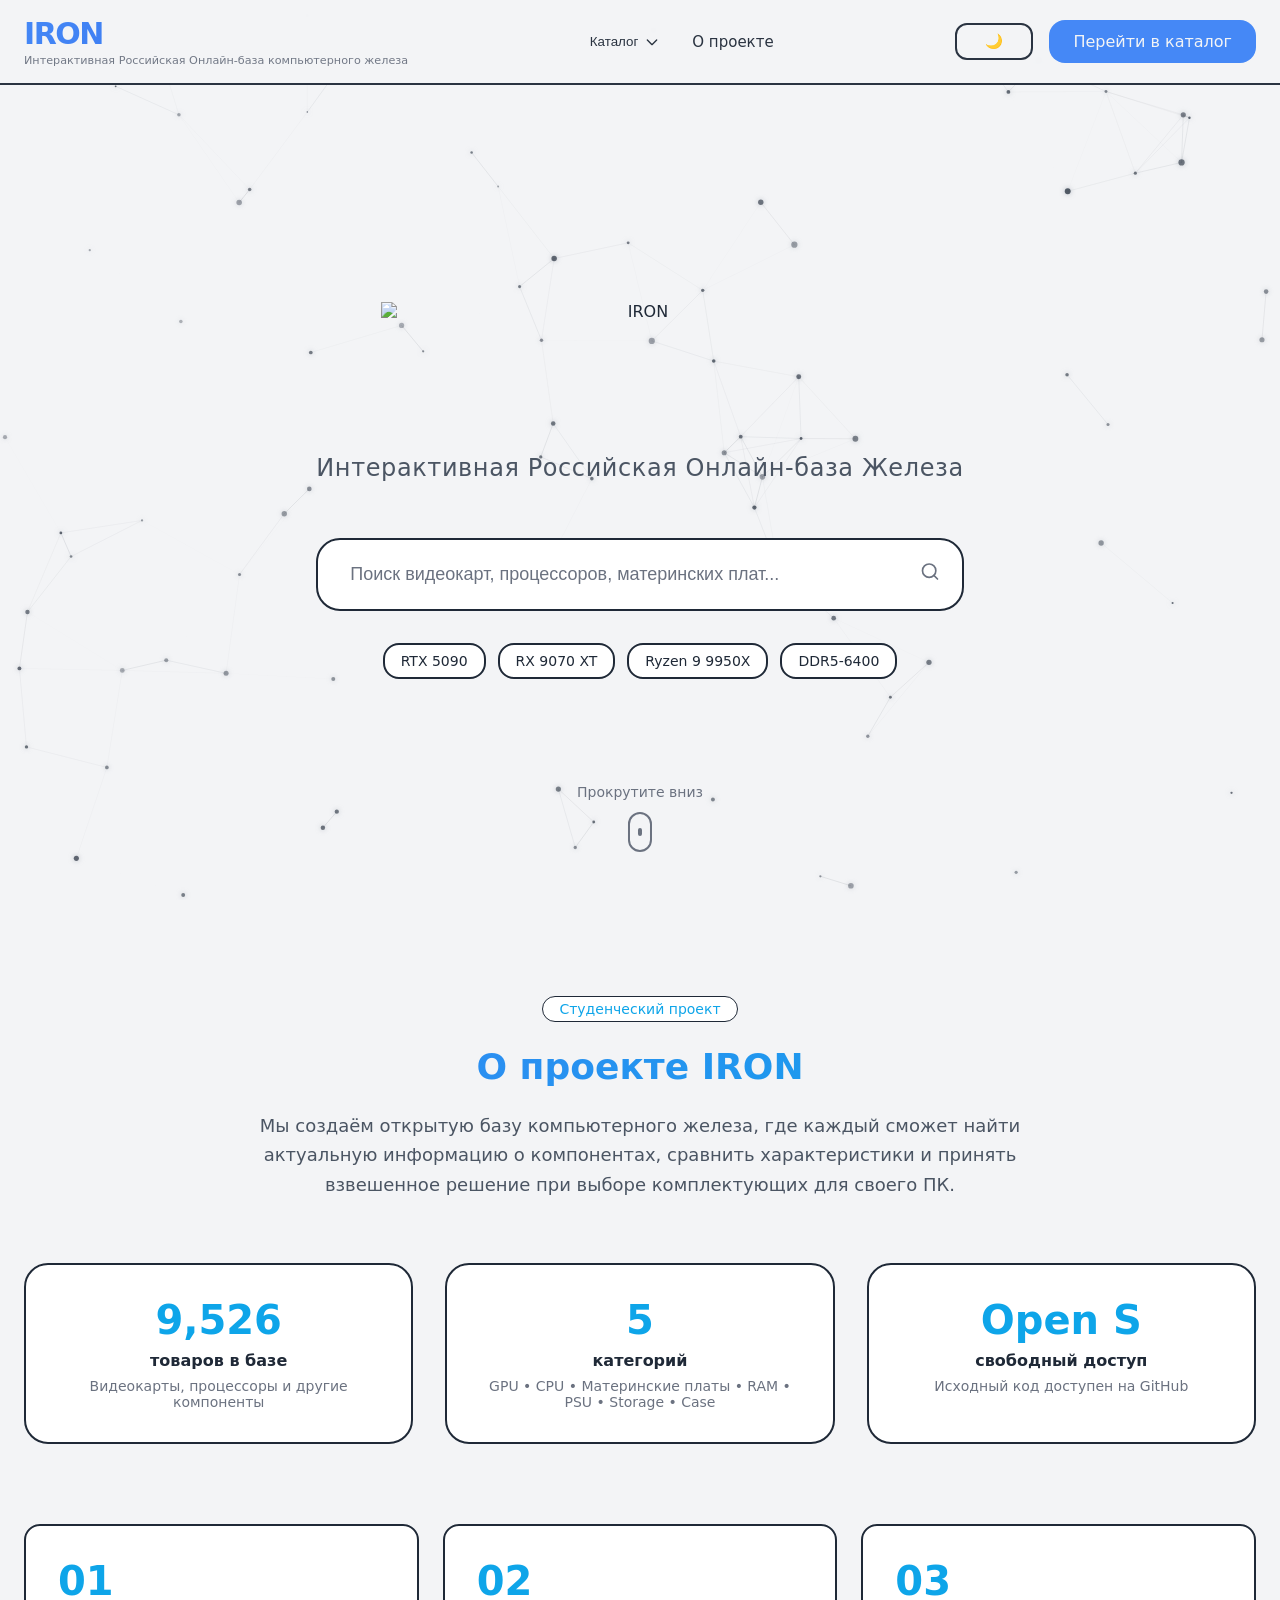
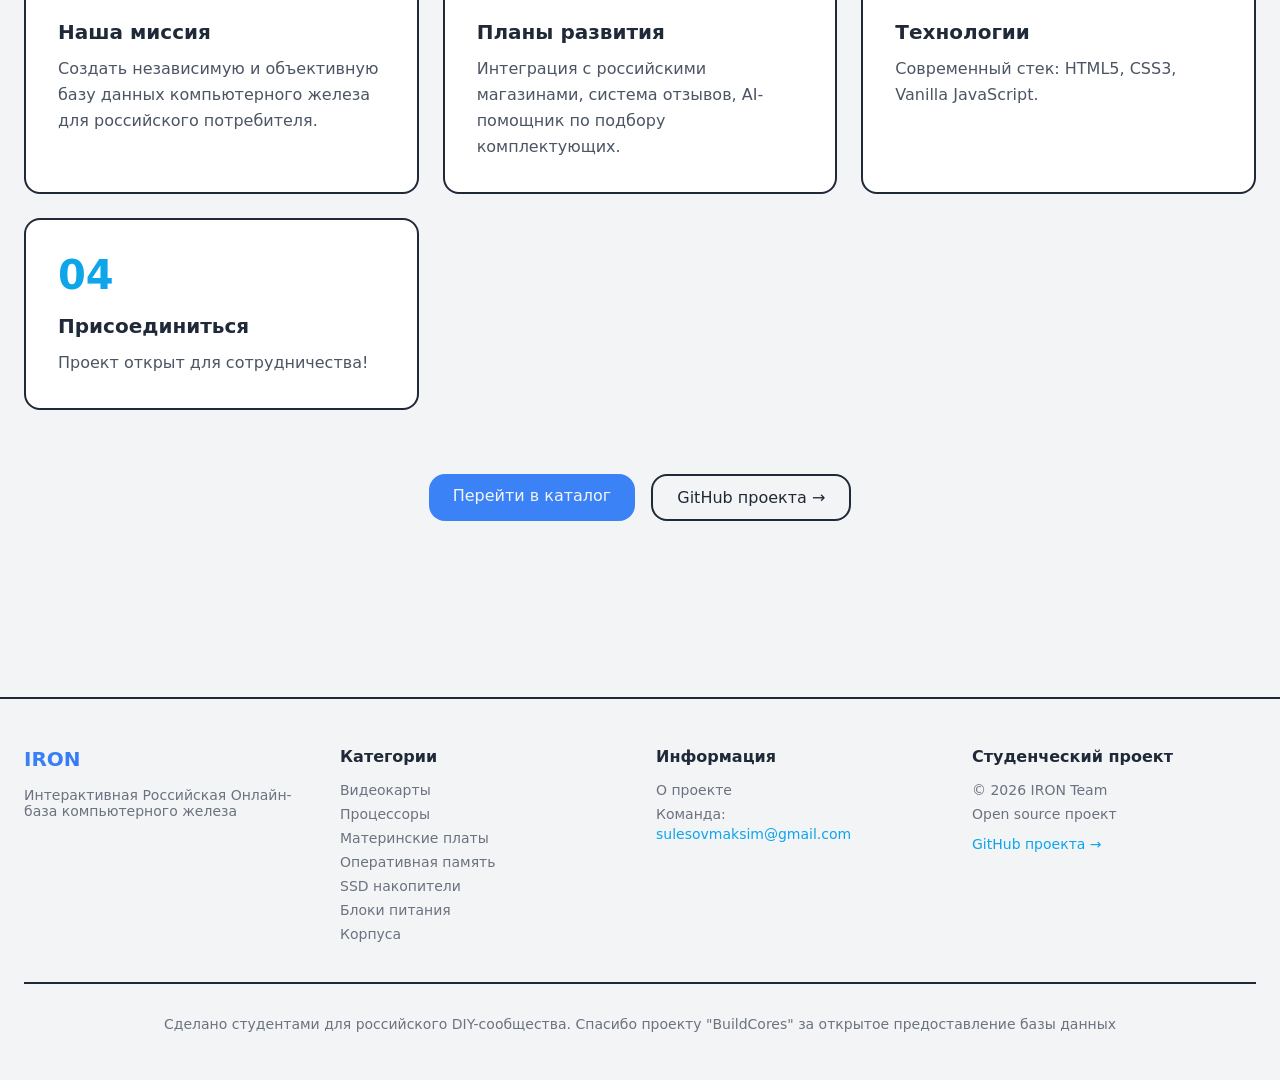
==== index.html @ 852390d3 "START/final" ====
<!DOCTYPE html>
<html lang="ru">
<head>
  <meta charset="UTF-8">
  <meta name="viewport" content="width=device-width, initial-scale=1.0">
  <title>IRON — Интерактивная база компьютерного железа</title>
  <link rel="stylesheet" href="main.css">
<style>
  /* Убираем стандартный outline у инпута */
  .search-input:focus {
    outline: none;
    border-color: var(--accent-iron);
    box-shadow: 0 0 0 2px var(--shadow-color);
  }

  /* Весь hero-section получает высокий z-index */
  .hero-section {
    position: relative;
    z-index: 100;
  }

  .search-wrapper {
    position: relative;
    max-width: 42rem;
    margin: 0 auto;
    z-index: 1000;
  }

  .search-container {
    position: relative;
    z-index: 1001;
  }

  /* Результаты поиска - максимальный z-index и выше hero-section */
  .search-results-dropdown {
    position: absolute;
    top: calc(100% + 8px);
    left: 0;
    right: 0;
    background: var(--bg-secondary);
    border: var(--border-width) solid var(--border-color);
    border-radius: 1rem;
    max-height: 400px;
    overflow-y: auto;
    z-index: 10000;
    box-shadow: 0 20px 40px rgba(0, 0, 0, 0.3);
    display: none;
  }

  .search-results-dropdown.show {
    display: block;
  }

  .search-result-item {
    display: flex;
    align-items: center;
    justify-content: space-between;
    padding: 0.75rem 1.25rem;
    cursor: pointer;
    transition: all 0.2s;
    border-bottom: 1px solid var(--border-color);
  }

  .search-result-item:last-child {
    border-bottom: none;
  }

  .search-result-item:hover {
    background: var(--bg-surface);
  }

  .search-result-info {
    flex: 1;
    min-width: 0;
  }

  .search-result-name {
    font-size: 0.95rem;
    font-weight: 500;
    color: var(--text-primary);
    white-space: nowrap;
    overflow: hidden;
    text-overflow: ellipsis;
  }

  .search-result-category {
    font-size: 0.78rem;
    color: var(--text-muted);
    margin-top: 0.1rem;
  }

  .search-result-badge {
    background: var(--accent-cyan);
    color: var(--bg-primary);
    padding: 0.2rem 0.7rem;
    border-radius: 9999px;
    font-size: 0.73rem;
    font-weight: 600;
    flex-shrink: 0;
    margin-left: 0.75rem;
  }

  .search-loading {
    padding: 1.25rem;
    text-align: center;
    color: var(--text-muted);
    font-size: 0.9rem;
  }

  /* Стиль для предложения добавить товар */
  .suggest-add-item {
    padding: 1rem 1.25rem;
    text-align: center;
    border-top: 1px solid var(--border-color);
    background: var(--bg-surface);
    cursor: pointer;
    transition: all 0.2s;
  }
  .suggest-add-item:hover {
    background: var(--bg-secondary);
  }
  .suggest-add-item p {
    margin-bottom: 0.3rem;
  }
  .suggest-add-item .suggest-link {
    color: var(--accent-cyan);
    font-weight: 500;
    text-decoration: none;
  }
  .suggest-add-item .suggest-link:hover {
    text-decoration: underline;
  }

  /* Убираем смайлик лупы, используем SVG */
  .search-icon {
    position: absolute;
    right: 1.5rem;
    top: 50%;
    transform: translateY(-50%);
    color: var(--text-muted);
    pointer-events: none;
  }

  .search-icon svg {
    width: 20px;
    height: 20px;
    stroke: currentColor;
    stroke-width: 2;
    fill: none;
  }

  /* Логотипы - исправляем отображение в тёмной теме */
  .logo-wrapper {
    position: relative;
    min-height: 120px;
  }

  .iron-logo {
    max-width: 80%;
    height: auto;
    margin: 0 auto;
    transition: opacity 0.3s ease;
  }

  .iron-logo-dark {
    display: block;
  }

  .iron-logo-light {
    display: block;
  }

  :root.light .iron-logo-dark {
    display: none;
  }

  :root.light .iron-logo-light {
    display: block;
  }

  :root:not(.light) .iron-logo-dark {
    display: block;
  }

  :root:not(.light) .iron-logo-light {
    display: none;
  }

  .fallback-logo {
    display: none;
  }

  .fallback-title {
    font-size: 4.5rem;
    font-weight: 900;
    letter-spacing: -0.25rem;
  }

  /* Секция "О проекте" - ниже по слою, чтобы не перекрывать поиск */
  .about-section {
    position: relative;
    z-index: 1;
    background: var(--bg-primary);
  }

  /* Плавная прокрутка для якоря */
  html {
    scroll-behavior: smooth;
  }

  /* Анимация для статистических карточек - начальное состояние скрыто */
  .stat-card {
    transition: all 0.3s cubic-bezier(0.4, 0, 0.2, 1);
    overflow: hidden;
    opacity: 0;
    transform: translateY(30px);
  }

  .stat-card.animated {
    opacity: 1;
    transform: translateY(0);
    transition: opacity 0.6s ease, transform 0.6s ease;
  }

  .stat-number {
    font-size: 2.5rem;
    font-weight: bold;
    color: var(--accent-cyan);
    margin-bottom: 0.5rem;
    display: inline-block;
    position: relative;
  }

  /* Анимация появления цифр */
  @keyframes countUp {
    0% {
      opacity: 0;
      transform: translateY(20px);
    }
    100% {
      opacity: 1;
      transform: translateY(0);
    }
  }

  /* Эффект пульсации при наведении */
  .stat-card:hover .stat-number {
    animation: pulse 0.5s ease;
  }

  @keyframes pulse {
    0% {
      transform: scale(1);
    }
    50% {
      transform: scale(1.05);
    }
    100% {
      transform: scale(1);
    }
  }

  /* Дополнительные стили для карточек */
  .stat-card {
    position: relative;
    cursor: default;
  }

  .stat-card::after {
    content: '';
    position: absolute;
    bottom: 0;
    left: 50%;
    width: 0;
    height: 2px;
    background: var(--accent-cyan);
    transition: all 0.3s ease;
    transform: translateX(-50%);
  }

  .stat-card:hover::after {
    width: 60%;
  }

  /* Анимация для карточек миссии */
  .card {
    opacity: 0;
    transform: translateY(30px);
    transition: opacity 0.6s ease, transform 0.6s ease;
  }

  .card.animated {
    opacity: 1;
    transform: translateY(0);
  }

  /* Задержки для карточек */
  .card:nth-child(1) { transition-delay: 0.1s; }
  .card:nth-child(2) { transition-delay: 0.2s; }
  .card:nth-child(3) { transition-delay: 0.3s; }
  .card:nth-child(4) { transition-delay: 0.4s; }
</style>
</head>
<body>

  <div id="header-container"></div>
  <canvas id="canvas" class="hero-bg"></canvas>

  <section class="hero-section">
    <div class="hero-container">
      
      <div class="logo-wrapper">
        <img id="logo-dark" 
             src="https://wmsocaoixfhcicczgklb.supabase.co/storage/v1/object/public/image/LOGO.png" 
             alt="IRON" 
             class="iron-logo iron-logo-dark">
        
        <img id="logo-light" 
             src="https://wmsocaoixfhcicczgklb.supabase.co/storage/v1/object/public/image/LOGO2.png" 
             alt="IRON" 
             class="iron-logo iron-logo-light">
        
        <div id="fallback-logo" class="fallback-logo" style="display: none;">
          <h1 class="fallback-title"><span class="iron-text">IRON</span></h1>
        </div>
      </div>

      <p class="hero-slogan">Интерактивная Российская Онлайн-база Железа</p>

      <!-- Поиск с выпадающим списком -->
      <div class="search-wrapper">
        <div class="search-container">
          <input 
            id="search-input" 
            type="text" 
            placeholder="Поиск видеокарт, процессоров, материнских плат..." 
            class="search-input"
            autocomplete="off">
          <div class="search-icon">
            <svg viewBox="0 0 24 24" fill="none" stroke="currentColor" stroke-width="2" stroke-linecap="round" stroke-linejoin="round">
              <circle cx="11" cy="11" r="8"></circle>
              <line x1="21" y1="21" x2="16.65" y2="16.65"></line>
            </svg>
          </div>
        </div>
        
        <div id="search-results" class="search-results-dropdown"></div>

        <div class="search-tags">
          <span class="search-tag" data-query="RTX 5090">RTX 5090</span>
          <span class="search-tag" data-query="RX 9070 XT">RX 9070 XT</span>
          <span class="search-tag" data-query="Ryzen 9 9950X">Ryzen 9 9950X</span>
          <span class="search-tag" data-query="DDR5-6400">DDR5-6400</span>
        </div>
      </div>
    </div>

    <div class="scroll-hint">
      <span>Прокрутите вниз</span>
      <div class="scroll-hint-icon">
        <div class="scroll-hint-dot"></div>
      </div>
    </div>
  </section>

  <!-- О проекте - добавлен id="about-project" для якоря -->
  <section class="about-section" id="about-project">
    <div class="about-container">
      <div class="about-header">
        <div class="about-badge">Студенческий проект</div>
        <h2 class="about-title">О проекте IRON</h2>
        <p class="about-description">
          Мы создаём открытую базу компьютерного железа, где каждый сможет 
          найти актуальную информацию о компонентах, сравнить характеристики 
          и принять взвешенное решение при выборе комплектующих для своего ПК.
        </p>
      </div>

      <div class="stats-grid">
        <div class="stat-card">
          <div class="stat-number" id="total-products-count">0</div>
          <div class="stat-label">товаров в базе</div>
          <div class="stat-desc">Видеокарты, процессоры и другие компоненты</div>
        </div>
        <div class="stat-card">
          <div class="stat-number" id="categories-count">0</div>
          <div class="stat-label">категорий</div>
          <div class="stat-desc">GPU • CPU • Материнские платы • RAM • PSU • Storage • Case</div>
        </div>
        <div class="stat-card">
          <div class="stat-number" id="open-source-count">0</div>
          <div class="stat-label">свободный доступ</div>
          <div class="stat-desc">Исходный код доступен на GitHub</div>
        </div>
      </div>

      <div class="cards-grid">
        <div class="card">
          <div class="card-number">01</div>
          <h3 class="card-title">Наша миссия</h3>
          <p class="card-text">Создать независимую и объективную базу данных компьютерного железа для российского потребителя.</p>
        </div>
        <div class="card">
          <div class="card-number">02</div>
          <h3 class="card-title">Планы развития</h3>
          <p class="card-text">Интеграция с российскими магазинами, система отзывов, AI-помощник по подбору комплектующих.</p>
        </div>
        <div class="card">
          <div class="card-number">03</div>
          <h3 class="card-title">Технологии</h3>
          <p class="card-text">Современный стек: HTML5, CSS3, Vanilla JavaScript.</p>
        </div>
        <div class="card">
          <div class="card-number">04</div>
          <h3 class="card-title">Присоединиться</h3>
          <p class="card-text">Проект открыт для сотрудничества!</p>
        </div>
      </div>

      <div class="about-actions">
        <a href="catalog.html" class="btn-primary">Перейти в каталог</a>
        <a href="https://github.com/NETER228/IRON" target="_blank" class="btn-secondary">GitHub проекта →</a>
      </div>
    </div>
  </section>

  <div id="footer-container"></div>

  <script src="components.js"></script>
  <script src="particles.js"></script>

  <script>
    // ==================== ПЕРЕМЕННЫЕ ====================
    let allSearchData = [];
    let isSearchDataLoaded = false;
    let lastQuery = '';
    let totalProductsCount = 0;
    let animationStarted = false;

    // ==================== ФУНКЦИИ АНИМАЦИИ ====================
    function startAnimations() {
      if (animationStarted) return;
      animationStarted = true;
      
      // Анимируем статистические карточки
      const statCards = document.querySelectorAll('.stat-card');
      statCards.forEach(card => {
        card.classList.add('animated');
      });
      
      // Анимируем карточки миссии
      const missionCards = document.querySelectorAll('.card');
      missionCards.forEach(card => {
        card.classList.add('animated');
      });
      
      // Запускаем счетчики ТОЛЬКО ПОСЛЕ того как данные загружены
      if (totalProductsCount > 0) {
        animateNumber(document.getElementById('total-products-count'), 0, totalProductsCount, 1000);
      }
      
      // Анимация для категорий (всегда 7)
      const categoriesElement = document.getElementById('categories-count');
      if (categoriesElement) {
        animateSeven(categoriesElement);
      }
      
      // Анимация для Open Source
      const openSourceElement = document.getElementById('open-source-count');
      if (openSourceElement) {
        animateOpenSource(openSourceElement);
      }
    }

    function animateNumber(element, start, end, duration) {
      if (!element) return;
      const startTime = performance.now();
      
      function update(currentTime) {
        const elapsed = currentTime - startTime;
        const progress = Math.min(elapsed / duration, 1);
        const current = Math.floor(start + (end - start) * easeOutQuad(progress));
        element.textContent = current.toLocaleString();
        
        if (progress < 1) {
          requestAnimationFrame(update);
        }
      }
      
      requestAnimationFrame(update);
    }
    
    function easeOutQuad(t) {
      return t * (2 - t);
    }
    
    function animateSeven(element) {
      if (!element) return;
      const chars = ['0', '1', '2', '3', '4', '5', '6', '7'];
      let index = 0;
      
      const interval = setInterval(() => {
        element.textContent = chars[index % chars.length];
        index++;
        if (index > chars.length) {
          clearInterval(interval);
          element.textContent = '7';
        }
      }, 80);
    }
    
    function animateOpenSource(element) {
      if (!element) return;
      const text = 'Open Source';
      let index = 0;
      element.textContent = '';
      
      const interval = setInterval(() => {
        element.textContent = text.substring(0, index + 1);
        index++;
        if (index === text.length) {
          clearInterval(interval);
        }
      }, 80);
    }

    // ==================== ФУНКЦИЯ ДЛЯ ПЕРЕХОДА В КАТАЛОГ ====================
    function goToCatalogWithSuggest() {
      window.location.href = 'catalog.html?highlight=suggest';
    }

    // ==================== ЗАГРУЗКА ДАННЫХ ====================
    async function loadAllSearchData() {
      if (isSearchDataLoaded) return;

      console.log("Загружаем данные для поиска из всех категорий...");

      const files = [
        { file: "all GPU.json",       category: "gpu",   name: "Видеокарта", dataKey: "gpus" },
        { file: "all CPU.json",       category: "cpu",   name: "Процессор", dataKey: "cpus" },
        { file: "all Motherboard.json", category: "motherboard", name: "Материнская плата", dataKey: "motherboards" },
        { file: "all RAM.json",       category: "ram",   name: "Оперативная память", dataKey: "rams" },
        { file: "all Storage.json",   category: "storage", name: "SSD накопитель", dataKey: "storages" },
        { file: "all PSU.json",       category: "psu",   name: "Блок питания", dataKey: "psus" },
        { file: "all Case.json",      category: "case",  name: "Корпус", dataKey: "cases" }
      ];

      for (const item of files) {
        try {
          const response = await fetch(item.file);
          if (!response.ok) {
            console.warn(`Файл ${item.file} не найден (${response.status})`);
            continue;
          }

          const data = await response.json();
          let items = [];

          if (item.dataKey && data[item.dataKey]) {
            items = data[item.dataKey];
          } else if (Array.isArray(data)) {
            items = data;
          }

          items.forEach(product => {
            let name = product.metadata?.name || product.name || product.chipset || product.series || "Без названия";
            
            allSearchData.push({
              id: product.opendb_id || product.id || "unknown",
              name: name,
              category: item.category,
              categoryName: item.name
            });
          });

          totalProductsCount += items.length;
          console.log(`Загружено ${items.length} товаров из ${item.file}`);

        } catch (error) {
          console.warn(`Не удалось загрузить ${item.file}:`, error.message);
        }
      }

      console.log(`Всего загружено ${allSearchData.length} товаров для поиска`);
      console.log(`Всего товаров в базе: ${totalProductsCount}`);
      
      // Обновляем отображение количества товаров (без анимации, просто число)
      const totalElement = document.getElementById('total-products-count');
      if (totalElement) {
        totalElement.textContent = totalProductsCount.toLocaleString();
      }
      
      isSearchDataLoaded = true;
      
      // Если анимация уже запущена - запускаем счетчики
      if (animationStarted && totalProductsCount > 0) {
        animateNumber(document.getElementById('total-products-count'), 0, totalProductsCount, 1000);
      }
      
      if (lastQuery && lastQuery.length >= 2) {
        renderSearchResults(searchProducts(lastQuery), lastQuery);
      }
    }

    function searchProducts(query) {
      if (!query || query.length < 2) return [];
      const q = query.toLowerCase().trim();
      
      return allSearchData
        .filter(item => item.name.toLowerCase().includes(q))
        .slice(0, 8);
    }

    function renderSearchResults(results, searchQuery) {
      const container = document.getElementById('search-results');
      if (!container) return;

      if (results.length === 0) {
        container.innerHTML = `
          <div class="search-loading">Ничего не найдено по запросу "${escapeHtml(searchQuery)}"</div>
          <div class="suggest-add-item" onclick="goToCatalogWithSuggest()">
            <p>Возможно, данный товар ещё не добавлен в нашу базу данных.</p>
            <p>Вы можете <span class="suggest-link">предложить его в каталоге</span> или найти вручную.</p>
          </div>
        `;
        container.classList.add('show');
        return;
      }

      let html = '';
      results.forEach(item => {
        const safeName = escapeHtml(item.name);
        const safeCategory = escapeHtml(item.categoryName);
        html += `
          <div class="search-result-item" onclick="goToProduct('${item.category}', '${item.id}')">
            <div class="search-result-info">
              <div class="search-result-name">${safeName}</div>
              <div class="search-result-category">${safeCategory}</div>
            </div>
            <div class="search-result-badge">${safeCategory}</div>
          </div>
        `;
      });
      
      html += `
        <div class="suggest-add-item" onclick="goToCatalogWithSuggest()">
          <p>Не нашли нужный товар?</p>
          <p><span class="suggest-link">Предложить комплектующие в каталоге →</span></p>
        </div>
      `;

      container.innerHTML = html;
      container.classList.add('show');
    }

    window.goToProduct = function(category, id) {
      window.location.href = `product.html?category=${category}&id=${id}`;
    };

    function updateSearchResults() {
      const input = document.getElementById('search-input');
      if (!input) return;
      
      const query = input.value.trim();
      lastQuery = query;
      
      if (query.length < 2) {
        document.getElementById('search-results').classList.remove('show');
        return;
      }

      if (!isSearchDataLoaded) {
        const container = document.getElementById('search-results');
        if (container) {
          container.innerHTML = `<div class="search-loading">Загрузка базы данных...</div>`;
          container.classList.add('show');
        }
        loadAllSearchData().then(() => {
          renderSearchResults(searchProducts(query), query);
        });
      } else {
        renderSearchResults(searchProducts(query), query);
      }
    }

    function handleSearchInput(e) {
      updateSearchResults();
    }

    function quickSearch(query) {
      const input = document.getElementById('search-input');
      if (input) {
        input.value = query;
        input.focus();
        lastQuery = query;
        updateSearchResults();
      }
    }

    function closeSearchResults(e) {
      const wrapper = document.querySelector('.search-wrapper');
      const input = document.getElementById('search-input');
      if (wrapper && !wrapper.contains(e.target)) {
        if (document.activeElement !== input) {
          document.getElementById('search-results').classList.remove('show');
        }
      }
    }

    function escapeHtml(text) {
      if (!text) return '';
      const div = document.createElement('div');
      div.textContent = text;
      return div.innerHTML;
    }

    // ==================== ЛОГОТИПЫ И ТЕМА ====================
    function updateLogos() {
      const isLight = document.documentElement.classList.contains('light');
      const darkLogo = document.getElementById('logo-dark');
      const lightLogo = document.getElementById('logo-light');
      const fallback = document.getElementById('fallback-logo');
      
      if (darkLogo && lightLogo) {
        if (isLight) {
          darkLogo.style.display = 'none';
          lightLogo.style.display = 'block';
        } else {
          darkLogo.style.display = 'block';
          lightLogo.style.display = 'none';
        }
      }
    }

    function initTheme() {
      const savedTheme = localStorage.getItem('iron-theme');
      const systemTheme = window.matchMedia('(prefers-color-scheme: dark)').matches ? 'dark' : 'light';
      const targetTheme = savedTheme || systemTheme;
      
      if (targetTheme === 'light') {
        document.documentElement.classList.add('light');
      } else {
        document.documentElement.classList.remove('light');
      }
      
      localStorage.setItem('iron-theme', targetTheme);
      updateLogos();
      
      if (window.updateThemeButton) window.updateThemeButton();
      if (window.refreshBackground) setTimeout(() => window.refreshBackground(), 50);
      if (window.initParticles) setTimeout(() => window.initParticles(), 100);
    }

    // Наблюдатель за изменением темы
    if (!window.themeObserver) {
      window.themeObserver = new MutationObserver(() => {
        updateLogos();
      });
      window.themeObserver.observe(document.documentElement, { attributes: true, attributeFilter: ['class'] });
    }

    // ==================== ОТСЛЕЖИВАНИЕ ПРОКРУТКИ ====================
    function checkScrollForAnimation() {
      const aboutSection = document.getElementById('about-project');
      if (aboutSection && !animationStarted) {
        const rect = aboutSection.getBoundingClientRect();
        const windowHeight = window.innerHeight;
        
        if (rect.top < windowHeight - 100) {
          // Данные уже загружены? Если нет - ждём
          if (isSearchDataLoaded) {
            startAnimations();
          } else {
            // Ждём загрузки данных
            const checkDataInterval = setInterval(() => {
              if (isSearchDataLoaded) {
                clearInterval(checkDataInterval);
                startAnimations();
              }
            }, 100);
          }
        }
      }
    }

    // ==================== ИНИЦИАЛИЗАЦИЯ ====================
    document.addEventListener('DOMContentLoaded', () => {
      initTheme();

      const searchInput = document.getElementById('search-input');
      if (searchInput) {
        searchInput.addEventListener('input', handleSearchInput);
        searchInput.addEventListener('focus', () => {
          if (searchInput.value.trim().length >= 2) {
            updateSearchResults();
          }
        });
      }

      document.addEventListener('click', closeSearchResults);

      const tags = document.querySelectorAll('.search-tag');
      tags.forEach(tag => {
        tag.addEventListener('click', () => {
          const query = tag.getAttribute('data-query');
          if (query) quickSearch(query);
        });
      });

      // Загружаем данные для поиска
      setTimeout(() => loadAllSearchData(), 500);
      
      // Проверяем прокрутку при загрузке
      setTimeout(checkScrollForAnimation, 300);
      
      // Добавляем обработчик прокрутки
      window.addEventListener('scroll', checkScrollForAnimation);
    });

    // Обработка ошибок загрузки логотипов
    const darkLogoImg = document.getElementById('logo-dark');
    const lightLogoImg = document.getElementById('logo-light');
    const fallbackDiv = document.getElementById('fallback-logo');
    
    if (darkLogoImg) {
      darkLogoImg.onerror = function() {
        this.style.display = 'none';
        if (fallbackDiv) fallbackDiv.style.display = 'block';
      };
    }
    if (lightLogoImg) {
      lightLogoImg.onerror = function() {
        this.style.display = 'none';
        if (fallbackDiv) fallbackDiv.style.display = 'block';
      };
    }

    window.quickSearch = quickSearch;
    window.goToCatalogWithSuggest = goToCatalogWithSuggest;
  </script>
</body>
</html>
---- main.css ----
/* CSS Variables для тем */
:root {
  --bg-primary: #0A0B0F;
  --bg-secondary: #16181F;
  --bg-surface: #1A1D25;
  --border-color: #2A2F3A;
  --border-width: 1px;
  --text-primary: #E5E7EB;
  --text-secondary: #9CA3AF;
  --text-muted: #6B7280;
  --accent-iron: #D4D4D8;
  --accent-iron-dark: #A1A1AA;
  --accent-cyan: #67E8F9;
  --shadow-color: rgba(103, 232, 249, 0.2);
}

:root.light {
  --bg-primary: #F3F4F6;
  --bg-secondary: #FFFFFF;
  --bg-surface: #F9FAFB;
  --border-color: #1F2937;
  --border-width: 2px;
  --text-primary: #1F2937;
  --text-secondary: #4B5563;
  --text-muted: #6B7280;
  --accent-iron: #3B82F6;
  --accent-iron-dark: #2563EB;
  --accent-cyan: #0EA5E9;
  --shadow-color: rgba(0, 0, 0, 0.1);
}

* {
  margin: 0;
  padding: 0;
  box-sizing: border-box;
}

body {
  font-family: -apple-system, BlinkMacSystemFont, 'Segoe UI', 'Inter', system-ui, sans-serif;
  overflow-x: hidden;
  background-color: var(--bg-primary);
  color: var(--text-primary);
  transition: background-color 0.3s ease, color 0.3s ease;
}

/* Hero Section */
.hero-section {
  min-height: 100vh;
  display: flex;
  align-items: center;
  justify-content: center;
  position: relative;
  padding-top: 5rem;
}

.hero-container {
  max-width: 64rem;
  margin: 0 auto;
  text-align: center;
  padding: 0 1.5rem;
  z-index: 10;
}

.logo-wrapper {
  margin-bottom: 2rem;
  position: relative;
}

.iron-logo {
  max-width: 80%;
  height: auto;
  margin: 0 auto;
  transition: transform 0.3s cubic-bezier(0.4, 0, 0.2, 1);
}

.iron-logo:hover {
  transform: scale(1.02);
}

.iron-logo-dark {
  display: block;
}

.iron-logo-light {
  display: none;
}

:root.light .iron-logo-dark {
  display: none;
}

:root.light .iron-logo-light {
  display: block;
}

.fallback-logo {
  display: none;
}

.fallback-title {
  font-size: 4.5rem;
  font-weight: 900;
  letter-spacing: -0.25rem;
}

.iron-text {
  background: linear-gradient(135deg, var(--accent-iron) 0%, var(--accent-iron-dark) 100%);
  -webkit-background-clip: text;
  background-clip: text;
  color: transparent;
}

.hero-slogan {
  font-size: 1.5rem;
  color: var(--text-secondary);
  margin-bottom: 3.5rem;
  letter-spacing: 0.025em;
}

.search-wrapper {
  max-width: 42rem;
  margin: 0 auto;
  position: relative;
}

.search-container {
  position: relative;
}

.search-icon {
  position: absolute;
  right: 2rem;
  top: 50%;
  transform: translateY(-50%);
  color: var(--text-muted);
  font-size: 1.25rem;
}

.search-tags {
  display: flex;
  flex-wrap: wrap;
  gap: 0.75rem;
  justify-content: center;
  margin-top: 2rem;
  font-size: 0.875rem;
}

.search-tag {
  cursor: pointer;
  padding: 0.5rem 1rem;
  background-color: var(--bg-secondary);
  border: var(--border-width) solid var(--border-color);
  border-radius: 1rem;
  transition: all 0.3s;
}

.search-tag:hover {
  border-color: var(--accent-cyan);
}

.scroll-hint {
  position: absolute;
  bottom: 3rem;
  left: 50%;
  transform: translateX(-50%);
  display: flex;
  flex-direction: column;
  align-items: center;
  color: var(--text-muted);
  font-size: 0.875rem;
}

.scroll-hint-icon {
  width: 1.5rem;
  height: 2.5rem;
  border: 2px solid var(--text-muted);
  border-radius: 9999px;
  margin-top: 0.75rem;
  display: flex;
  align-items: center;
  justify-content: center;
}

.scroll-hint-dot {
  width: 0.25rem;
  height: 0.5rem;
  background-color: var(--text-muted);
  border-radius: 9999px;
  animation: bounce 1s infinite;
}

/* About Section */
.about-section {
  padding: 6rem 1.5rem;
  position: relative;
  z-index: 10;
}

.about-container {
  max-width: 80rem;
  margin: 0 auto;
}

.about-header {
  text-align: center;
  margin-bottom: 4rem;
}

.about-badge {
  display: inline-block;
  padding: 0.25rem 1rem;
  background-color: var(--bg-secondary);
  border: 1px solid var(--border-color);
  border-radius: 9999px;
  font-size: 0.875rem;
  color: var(--accent-cyan);
  margin-bottom: 1.5rem;
}

.about-title {
  font-size: 2.25rem;
  font-weight: 700;
  margin-bottom: 1.5rem;
  background: linear-gradient(135deg, var(--accent-iron) 0%, var(--accent-cyan) 100%);
  -webkit-background-clip: text;
  background-clip: text;
  color: transparent;
}

.about-description {
  color: var(--text-secondary);
  font-size: 1.125rem;
  max-width: 48rem;
  margin: 0 auto;
  line-height: 1.625;
}

.stats-grid {
  display: grid;
  grid-template-columns: repeat(auto-fit, minmax(250px, 1fr));
  gap: 2rem;
  margin-bottom: 5rem;
}

.stat-card {
  background-color: var(--bg-secondary);
  border: var(--border-width) solid var(--border-color);
  border-radius: 1.5rem;
  padding: 2rem;
  text-align: center;
  transition: all 0.3s cubic-bezier(0.4, 0, 0.2, 1);
}

.stat-card:hover {
  transform: translateY(-5px);
  border-color: var(--accent-cyan);
  box-shadow: 0 0 20px var(--shadow-color);
}

.stat-number {
  font-size: 2.5rem;
  font-weight: bold;
  color: var(--accent-cyan);
  margin-bottom: 0.5rem;
}

.stat-label {
  font-weight: 600;
  color: var(--text-primary);
  margin-bottom: 0.5rem;
}

.stat-desc {
  font-size: 0.875rem;
  color: var(--text-muted);
}

.cards-grid {
  display: grid;
  grid-template-columns: repeat(auto-fit, minmax(300px, 1fr));
  gap: 1.5rem;
}

.card {
  background-color: var(--bg-secondary);
  border: var(--border-width) solid var(--border-color);
  border-radius: 1rem;
  padding: 2rem;
  transition: all 0.3s cubic-bezier(0.4, 0, 0.2, 1);
}

.card:hover {
  transform: translateY(-4px);
  border-color: var(--accent-cyan);
  box-shadow: 0 0 20px var(--shadow-color);
}

.card-number {
  font-size: 2.5rem;
  font-weight: bold;
  color: var(--accent-cyan);
  margin-bottom: 1rem;
}

.card-title {
  font-size: 1.25rem;
  font-weight: bold;
  color: var(--text-primary);
  margin-bottom: 0.75rem;
}

.card-text {
  color: var(--text-secondary);
  line-height: 1.625;
}

.about-actions {
  margin-top: 4rem;
  text-align: center;
  display: flex;
  gap: 1rem;
  flex-wrap: wrap;
  justify-content: center;
  width: 100%;
}

/* Кнопки */
.btn-primary {
  display: inline-block;
  background-color: var(--accent-iron);
  color: var(--bg-primary);
  padding: 0.75rem 1.5rem;
  border-radius: 1rem;
  font-weight: 500;
  text-decoration: none;
  transition: all 0.3s cubic-bezier(0.4, 0, 0.2, 1);
  border: none;
  cursor: pointer;
}

.btn-primary:hover {
  background-color: var(--accent-iron-dark);
  transform: scale(1.05);
}

.btn-secondary {
  display: inline-block;
  background-color: transparent;
  border: var(--border-width) solid var(--border-color);
  color: var(--text-primary);
  padding: 0.75rem 1.5rem;
  border-radius: 1rem;
  font-weight: 500;
  text-decoration: none;
  transition: all 0.3s cubic-bezier(0.4, 0, 0.2, 1);
  cursor: pointer;
}

.btn-secondary:hover {
  border-color: var(--accent-cyan);
  color: var(--accent-cyan);
  transform: scale(1.05);
}

.search-input {
  width: 100%;
  background-color: var(--bg-secondary);
  border: var(--border-width) solid var(--border-color);
  border-radius: 1.5rem;
  padding: 1.5rem 2rem;
  font-size: 1.125rem;
  outline: none;
  transition: all 0.3s cubic-bezier(0.4, 0, 0.2, 1);
  color: var(--text-primary);
}

.search-input:focus {
  border-color: var(--accent-iron);
  box-shadow: 0 0 0 calc(var(--border-width) * 1.5) var(--shadow-color);
}

.search-input::placeholder {
  color: var(--text-muted);
}

.hero-bg {
  position: fixed;
  top: 0;
  left: 0;
  width: 100%;
  height: 100%;
  z-index: -1;
}

#canvas {
  position: fixed;
  top: 0;
  left: 0;
  width: 100%;
  height: 100%;
  z-index: -1;
}

@keyframes bounce {
  0%, 100% { transform: translateY(0); }
  50% { transform: translateY(5px); }
}

/* Catalog Styles */
.catalog-container {
  max-width: 1400px;
  margin: 0 auto;
  padding: 2rem 1.5rem;
  display: grid;
  grid-template-columns: 300px 1fr;
  gap: 2.5rem;
}

.filters-sidebar {
  background-color: var(--bg-secondary);
  border: var(--border-width) solid var(--border-color);
  border-radius: 1rem;
  padding: 1.75rem;
  height: fit-content;
  position: sticky;
  top: 100px;
  max-height: calc(100vh - 120px);
  overflow-y: auto;
}

.filters-sidebar::-webkit-scrollbar {
  width: 6px;
}

.filters-sidebar::-webkit-scrollbar-track {
  background: var(--bg-surface);
  border-radius: 3px;
}

.filters-sidebar::-webkit-scrollbar-thumb {
  background: var(--accent-iron);
  border-radius: 3px;
}

.filter-group {
  margin-bottom: 1.75rem;
  border-bottom: 1px solid var(--border-color);
  padding-bottom: 1.25rem;
}

.filter-group:last-child {
  border-bottom: none;
  padding-bottom: 0;
}

.filter-group h4 {
  margin-bottom: 1rem;
  font-size: 1rem;
  font-weight: 600;
  color: var(--text-primary);
}

.filter-option {
  margin-bottom: 0.6rem;
  display: flex;
  align-items: center;
  gap: 0.65rem;
  cursor: pointer;
  font-size: 0.9rem;
}

.filter-option input {
  cursor: pointer;
  accent-color: var(--accent-cyan);
}

.filter-option label {
  cursor: pointer;
  color: var(--text-secondary);
}

.products-grid {
  display: grid;
  grid-template-columns: repeat(auto-fill, minmax(320px, 1fr));
  gap: 1.75rem;
}

.product-card {
  background-color: var(--bg-secondary);
  border: var(--border-width) solid var(--border-color);
  border-radius: 1rem;
  padding: 1.5rem;
  transition: all 0.3s ease;
  height: 100%;
  display: flex;
  flex-direction: column;
  cursor: pointer;
}

.product-card:hover {
  border-color: var(--accent-cyan);
  transform: translateY(-4px);
  box-shadow: 0 0 20px var(--shadow-color);
}

.product-header {
  display: flex;
  justify-content: space-between;
  align-items: flex-start;
  margin-bottom: 1rem;
}

.product-manufacturer {
  font-size: 0.8rem;
  color: var(--text-muted);
  font-weight: 500;
  text-transform: uppercase;
  letter-spacing: 0.5px;
}

.product-name {
  font-size: 1.2rem;
  font-weight: 600;
  line-height: 1.35;
  margin-bottom: 1rem;
  color: var(--text-primary);
}

.specs-list {
  flex-grow: 1;
  font-size: 0.85rem;
  line-height: 1.7;
  color: var(--text-secondary);
  margin-bottom: 1.5rem;
}

.specs-list span {
  display: block;
  margin-bottom: 0.25rem;
}

.product-footer {
  display: flex;
  justify-content: flex-end;
  align-items: center;
  margin-top: auto;
  padding-top: 1rem;
  border-top: 1px solid var(--border-color);
}

.btn-compare {
  padding: 0.5rem 1rem;
  font-size: 0.85rem;
  background: transparent;
  border: var(--border-width) solid var(--border-color);
  color: var(--text-primary);
  border-radius: 0.5rem;
  cursor: pointer;
  transition: all 0.2s;
}

.btn-compare:hover {
  border-color: var(--accent-cyan);
  color: var(--accent-cyan);
}

.sort-select {
  padding: 0.6rem 1.2rem;
  background: var(--bg-secondary);
  border: var(--border-width) solid var(--border-color);
  border-radius: 0.75rem;
  color: var(--text-primary);
  cursor: pointer;
  font-size: 0.9rem;
}

.no-results {
  text-align: center;
  padding: 3rem;
  color: var(--text-muted);
  grid-column: 1 / -1;
}

/* Pagination */
.pagination {
  display: flex;
  justify-content: center;
  align-items: center;
  gap: 0.5rem;
  margin-top: 2.5rem;
  flex-wrap: wrap;
}

.page-btn {
  min-width: 40px;
  height: 40px;
  display: inline-flex;
  align-items: center;
  justify-content: center;
  background: var(--bg-secondary);
  border: var(--border-width) solid var(--border-color);
  border-radius: 0.5rem;
  color: var(--text-primary);
  cursor: pointer;
  transition: all 0.2s;
  font-size: 0.9rem;
  font-weight: 500;
  padding: 0 0.75rem;
}

.page-btn:hover:not(:disabled) {
  border-color: var(--accent-cyan);
  transform: translateY(-2px);
}

.page-btn.active {
  background: var(--accent-iron);
  border-color: var(--accent-iron);
  color: var(--bg-primary);
}

.page-btn:disabled {
  opacity: 0.5;
  cursor: not-allowed;
}

.page-info {
  margin: 0 1rem;
  color: var(--text-muted);
  font-size: 0.85rem;
}

.per-page-select {
  padding: 0.4rem 0.8rem;
  background: var(--bg-secondary);
  border: var(--border-width) solid var(--border-color);
  border-radius: 0.5rem;
  color: var(--text-primary);
  cursor: pointer;
  font-size: 0.85rem;
  margin-left: 1rem;
}

.top-bar {
  display: flex;
  justify-content: space-between;
  align-items: center;
  margin-bottom: 2rem;
  flex-wrap: wrap;
  gap: 1rem;
}

.results-info {
  color: var(--text-muted);
  font-size: 0.85rem;
}

/* Product Detail Styles */
.product-detail-container {
  max-width: 1400px;
  margin: 100px auto 2rem;
  padding: 2rem;
}

.back-button {
  display: inline-flex;
  align-items: center;
  gap: 0.5rem;
  background: var(--bg-secondary);
  border: var(--border-width) solid var(--border-color);
  border-radius: 0.75rem;
  padding: 0.75rem 1.5rem;
  color: var(--text-primary);
  text-decoration: none;
  margin-bottom: 2rem;
  transition: all 0.3s;
}

.back-button:hover {
  border-color: var(--accent-cyan);
  transform: translateX(-5px);
}

.product-detail-card {
  background: var(--bg-secondary);
  border: var(--border-width) solid var(--border-color);
  border-radius: 1.5rem;
  overflow: hidden;
}

.product-detail-header {
  background: linear-gradient(135deg, var(--accent-iron) 0%, var(--accent-iron-dark) 100%);
  padding: 2rem;
  color: var(--bg-primary);
}

.product-detail-header h1 {
  font-size: 2rem;
  margin-bottom: 0.5rem;
}

.product-detail-header .manufacturer {
  font-size: 1rem;
  opacity: 0.9;
}

.product-detail-content {
  padding: 2rem;
}

.specs-grid {
  display: grid;
  grid-template-columns: repeat(auto-fit, minmax(380px, 1fr));
  gap: 2rem;
}

.specs-section {
  background: var(--bg-surface);
  border-radius: 1rem;
  padding: 1.5rem;
  transition: all 0.3s;
}

.specs-section:hover {
  box-shadow: 0 0 15px var(--shadow-color);
}

.specs-section h3 {
  font-size: 1.2rem;
  margin-bottom: 1.25rem;
  padding-bottom: 0.75rem;
  border-bottom: 2px solid var(--accent-cyan);
  display: inline-block;
}

.specs-table {
  width: 100%;
}

.specs-row {
  display: flex;
  padding: 0.7rem 0;
  border-bottom: 1px solid var(--border-color);
}

.specs-label {
  width: 40%;
  font-weight: 600;
  color: var(--text-secondary);
}

.specs-value {
  width: 60%;
  color: var(--text-primary);
}

/* Icons */
.power-icons, .fan-icons, .video-icons {
  display: flex;
  flex-wrap: wrap;
  gap: 1.5rem;
  align-items: center;
  margin-top: 0.5rem;
}

.power-icon {
  display: inline-flex;
  flex-direction: column;
  align-items: center;
  background: var(--bg-secondary);
  border: 1px solid var(--border-color);
  border-radius: 1rem;
  padding: 1rem 1.25rem;
  transition: all 0.3s;
  min-width: 110px;
}

.power-icon:hover {
  transform: translateY(-3px);
  border-color: var(--accent-cyan);
  box-shadow: 0 5px 15px var(--shadow-color);
}

.power-icon img {
  width: 96px;
  height: 96px;
  object-fit: contain;
}

.power-icon span {
  font-size: 0.85rem;
  color: var(--text-muted);
  margin-top: 0.5rem;
  font-weight: 500;
}

.fan-icon {
  display: inline-flex;
  flex-direction: column;
  align-items: center;
  background: var(--bg-secondary);
  border: 1px solid var(--border-color);
  border-radius: 1rem;
  padding: 1rem 1.25rem;
  transition: all 0.3s;
  min-width: 110px;
}

.fan-icon:hover {
  transform: translateY(-3px);
  border-color: var(--accent-cyan);
  box-shadow: 0 5px 15px var(--shadow-color);
}

.fan-icon img {
  width: 80px;
  height: 80px;
  object-fit: contain;
}

.fan-icon span {
  font-size: 0.85rem;
  color: var(--text-muted);
  margin-top: 0.5rem;
  font-weight: 500;
}

.video-icon {
  display: inline-flex;
  flex-direction: column;
  align-items: center;
  background: var(--bg-secondary);
  border: 1px solid var(--border-color);
  border-radius: 1rem;
  padding: 1rem 1.25rem;
  transition: all 0.3s;
  min-width: 110px;
}

.video-icon:hover {
  transform: translateY(-3px);
  border-color: var(--accent-cyan);
  box-shadow: 0 5px 15px var(--shadow-color);
}

.video-icon img {
  width: 96px;
  height: 96px;
  object-fit: contain;
}

.video-icon span {
  font-size: 0.8rem;
  color: var(--text-muted);
  margin-top: 0.5rem;
  font-weight: 500;
  text-align: center;
  line-height: 1.3;
}

.badge {
  display: inline-block;
  padding: 0.25rem 0.75rem;
  border-radius: 9999px;
  font-size: 0.75rem;
  font-weight: 500;
  margin: 0.25rem;
}

.badge-blue {
  background: rgba(103, 232, 249, 0.2);
  color: var(--accent-cyan);
}

.badge-gray {
  background: var(--bg-secondary);
  color: var(--text-muted);
  border: 1px solid var(--border-color);
}

.product-links {
  margin-top: 2rem;
  padding-top: 2rem;
  border-top: 1px solid var(--border-color);
}

.product-links h3 {
  margin-bottom: 1rem;
}

.links-grid {
  display: flex;
  flex-wrap: wrap;
  gap: 1rem;
}

.product-link {
  display: inline-flex;
  align-items: center;
  justify-content: center;
  gap: 0.5rem;
  padding: 0.7rem 1.5rem;
  background: var(--bg-secondary);
  border: 1px solid var(--border-color);
  border-radius: 0.75rem;
  color: var(--text-primary);
  text-decoration: none;
  transition: all 0.2s;
  font-size: 0.9rem;
  font-weight: 500;
  cursor: pointer;
}

.product-link:hover {
  border-color: var(--accent-cyan);
  transform: translateY(-2px);
  background: var(--bg-surface);
}

.wb-link {
  background: linear-gradient(135deg, #9b27af, #e91e63);
  border: none;
  color: white;
}

.ozon-link {
  background: linear-gradient(135deg, #005bff, #00a6ff);
  border: none;
  color: white;
}

.avito-link {
  background: linear-gradient(135deg, #00a651, #008040);
  border: none;
  color: white;
}

.not-available {
  color: var(--text-muted);
  font-style: italic;
  padding: 0.5rem 0;
}

.loading {
  text-align: center;
  padding: 3rem;
  color: var(--text-muted);
}

/* Responsive */
@media (max-width: 768px) {
  .catalog-container {
    grid-template-columns: 1fr;
    gap: 1.5rem;
  }
  
  .filters-sidebar {
    position: static;
    max-height: none;
    overflow-y: visible;
  }
  
  .products-grid {
    grid-template-columns: 1fr;
  }
  
  .top-bar {
    flex-direction: column;
    align-items: flex-start;
  }
  
  .product-detail-container {
    padding: 1rem;
    margin-top: 80px;
  }
  
  .specs-grid {
    grid-template-columns: 1fr;
  }
  
  .specs-row {
    flex-direction: column;
  }
  
  .specs-label, .specs-value {
    width: 100%;
  }
  
  .specs-label {
    margin-bottom: 0.25rem;
  }
  
  .power-icon img, .video-icon img {
    width: 72px;
    height: 72px;
  }
  
  .fan-icon img {
    width: 60px;
    height: 60px;
  }
  
  .power-icon, .fan-icon, .video-icon {
    min-width: 85px;
    padding: 0.75rem;
  }
}
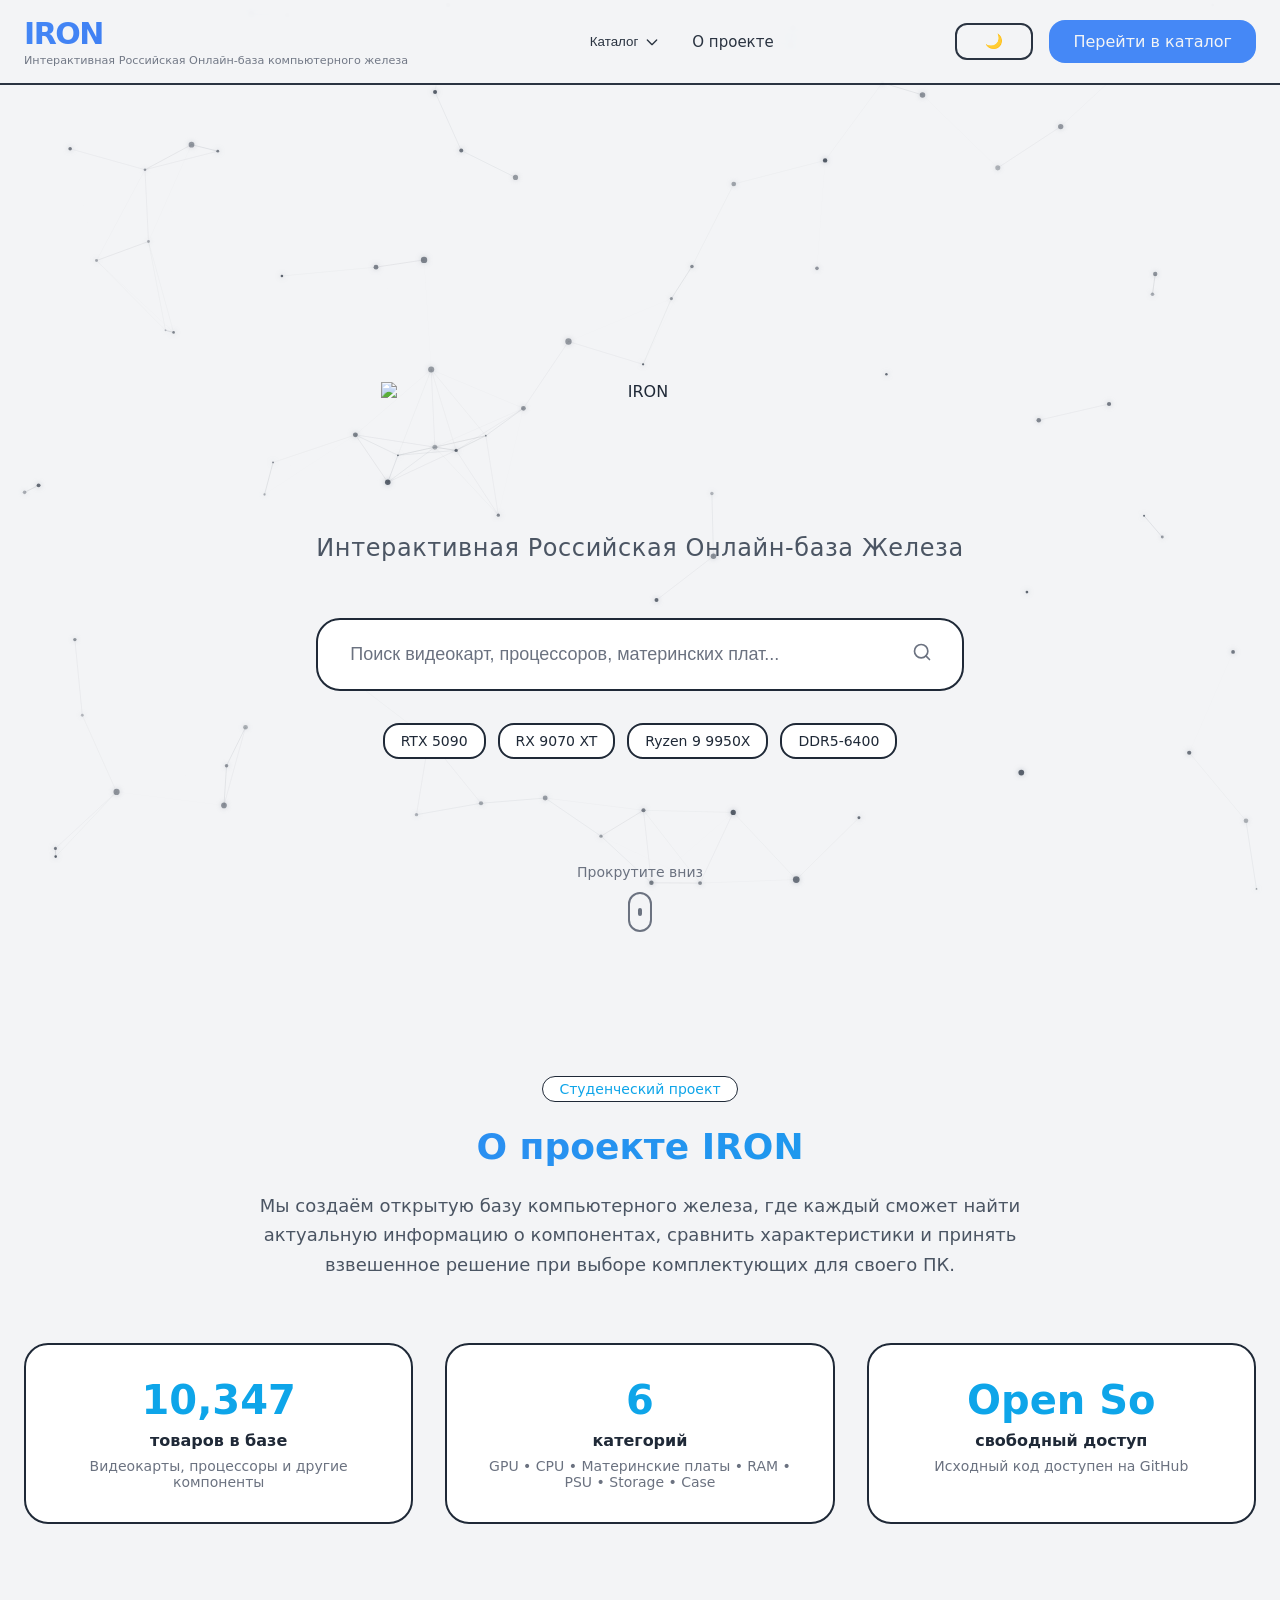
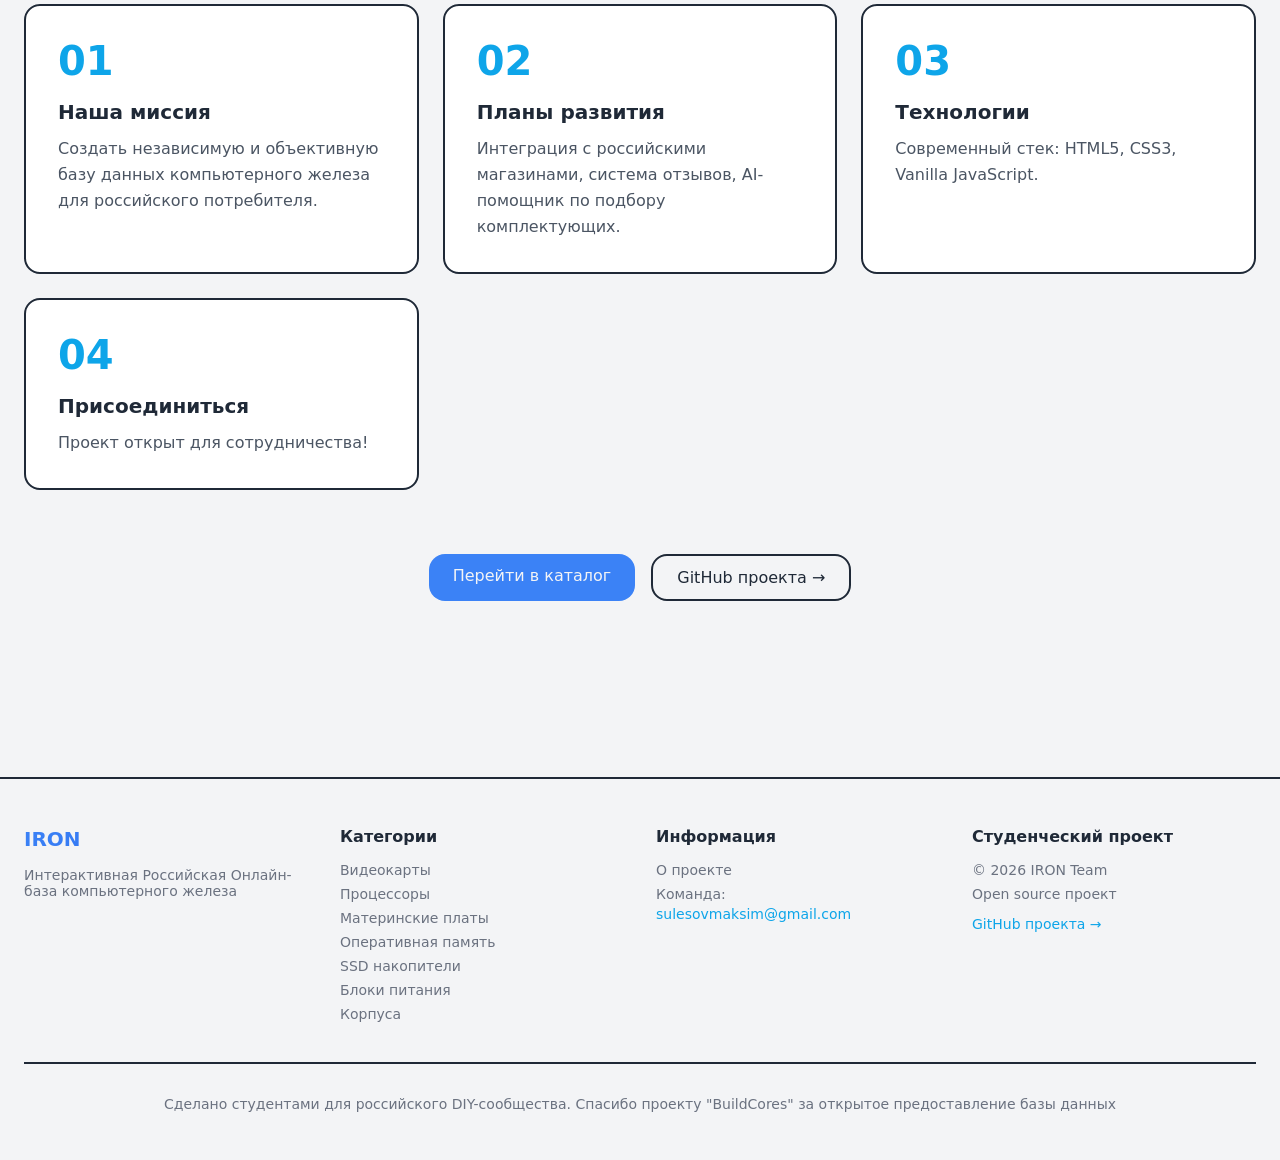
==== commit 48d2d2fa: "console.log(off) FINAL?" ====
--- a/index.html
+++ b/index.html
@@ -5,301 +5,6 @@
   <meta name="viewport" content="width=device-width, initial-scale=1.0">
   <title>IRON — Интерактивная база компьютерного железа</title>
   <link rel="stylesheet" href="main.css">
-<style>
-  /* Убираем стандартный outline у инпута */
-  .search-input:focus {
-    outline: none;
-    border-color: var(--accent-iron);
-    box-shadow: 0 0 0 2px var(--shadow-color);
-  }
-
-  /* Весь hero-section получает высокий z-index */
-  .hero-section {
-    position: relative;
-    z-index: 100;
-  }
-
-  .search-wrapper {
-    position: relative;
-    max-width: 42rem;
-    margin: 0 auto;
-    z-index: 1000;
-  }
-
-  .search-container {
-    position: relative;
-    z-index: 1001;
-  }
-
-  /* Результаты поиска - максимальный z-index и выше hero-section */
-  .search-results-dropdown {
-    position: absolute;
-    top: calc(100% + 8px);
-    left: 0;
-    right: 0;
-    background: var(--bg-secondary);
-    border: var(--border-width) solid var(--border-color);
-    border-radius: 1rem;
-    max-height: 400px;
-    overflow-y: auto;
-    z-index: 10000;
-    box-shadow: 0 20px 40px rgba(0, 0, 0, 0.3);
-    display: none;
-  }
-
-  .search-results-dropdown.show {
-    display: block;
-  }
-
-  .search-result-item {
-    display: flex;
-    align-items: center;
-    justify-content: space-between;
-    padding: 0.75rem 1.25rem;
-    cursor: pointer;
-    transition: all 0.2s;
-    border-bottom: 1px solid var(--border-color);
-  }
-
-  .search-result-item:last-child {
-    border-bottom: none;
-  }
-
-  .search-result-item:hover {
-    background: var(--bg-surface);
-  }
-
-  .search-result-info {
-    flex: 1;
-    min-width: 0;
-  }
-
-  .search-result-name {
-    font-size: 0.95rem;
-    font-weight: 500;
-    color: var(--text-primary);
-    white-space: nowrap;
-    overflow: hidden;
-    text-overflow: ellipsis;
-  }
-
-  .search-result-category {
-    font-size: 0.78rem;
-    color: var(--text-muted);
-    margin-top: 0.1rem;
-  }
-
-  .search-result-badge {
-    background: var(--accent-cyan);
-    color: var(--bg-primary);
-    padding: 0.2rem 0.7rem;
-    border-radius: 9999px;
-    font-size: 0.73rem;
-    font-weight: 600;
-    flex-shrink: 0;
-    margin-left: 0.75rem;
-  }
-
-  .search-loading {
-    padding: 1.25rem;
-    text-align: center;
-    color: var(--text-muted);
-    font-size: 0.9rem;
-  }
-
-  /* Стиль для предложения добавить товар */
-  .suggest-add-item {
-    padding: 1rem 1.25rem;
-    text-align: center;
-    border-top: 1px solid var(--border-color);
-    background: var(--bg-surface);
-    cursor: pointer;
-    transition: all 0.2s;
-  }
-  .suggest-add-item:hover {
-    background: var(--bg-secondary);
-  }
-  .suggest-add-item p {
-    margin-bottom: 0.3rem;
-  }
-  .suggest-add-item .suggest-link {
-    color: var(--accent-cyan);
-    font-weight: 500;
-    text-decoration: none;
-  }
-  .suggest-add-item .suggest-link:hover {
-    text-decoration: underline;
-  }
-
-  /* Убираем смайлик лупы, используем SVG */
-  .search-icon {
-    position: absolute;
-    right: 1.5rem;
-    top: 50%;
-    transform: translateY(-50%);
-    color: var(--text-muted);
-    pointer-events: none;
-  }
-
-  .search-icon svg {
-    width: 20px;
-    height: 20px;
-    stroke: currentColor;
-    stroke-width: 2;
-    fill: none;
-  }
-
-  /* Логотипы - исправляем отображение в тёмной теме */
-  .logo-wrapper {
-    position: relative;
-    min-height: 120px;
-  }
-
-  .iron-logo {
-    max-width: 80%;
-    height: auto;
-    margin: 0 auto;
-    transition: opacity 0.3s ease;
-  }
-
-  .iron-logo-dark {
-    display: block;
-  }
-
-  .iron-logo-light {
-    display: block;
-  }
-
-  :root.light .iron-logo-dark {
-    display: none;
-  }
-
-  :root.light .iron-logo-light {
-    display: block;
-  }
-
-  :root:not(.light) .iron-logo-dark {
-    display: block;
-  }
-
-  :root:not(.light) .iron-logo-light {
-    display: none;
-  }
-
-  .fallback-logo {
-    display: none;
-  }
-
-  .fallback-title {
-    font-size: 4.5rem;
-    font-weight: 900;
-    letter-spacing: -0.25rem;
-  }
-
-  /* Секция "О проекте" - ниже по слою, чтобы не перекрывать поиск */
-  .about-section {
-    position: relative;
-    z-index: 1;
-    background: var(--bg-primary);
-  }
-
-  /* Плавная прокрутка для якоря */
-  html {
-    scroll-behavior: smooth;
-  }
-
-  /* Анимация для статистических карточек - начальное состояние скрыто */
-  .stat-card {
-    transition: all 0.3s cubic-bezier(0.4, 0, 0.2, 1);
-    overflow: hidden;
-    opacity: 0;
-    transform: translateY(30px);
-  }
-
-  .stat-card.animated {
-    opacity: 1;
-    transform: translateY(0);
-    transition: opacity 0.6s ease, transform 0.6s ease;
-  }
-
-  .stat-number {
-    font-size: 2.5rem;
-    font-weight: bold;
-    color: var(--accent-cyan);
-    margin-bottom: 0.5rem;
-    display: inline-block;
-    position: relative;
-  }
-
-  /* Анимация появления цифр */
-  @keyframes countUp {
-    0% {
-      opacity: 0;
-      transform: translateY(20px);
-    }
-    100% {
-      opacity: 1;
-      transform: translateY(0);
-    }
-  }
-
-  /* Эффект пульсации при наведении */
-  .stat-card:hover .stat-number {
-    animation: pulse 0.5s ease;
-  }
-
-  @keyframes pulse {
-    0% {
-      transform: scale(1);
-    }
-    50% {
-      transform: scale(1.05);
-    }
-    100% {
-      transform: scale(1);
-    }
-  }
-
-  /* Дополнительные стили для карточек */
-  .stat-card {
-    position: relative;
-    cursor: default;
-  }
-
-  .stat-card::after {
-    content: '';
-    position: absolute;
-    bottom: 0;
-    left: 50%;
-    width: 0;
-    height: 2px;
-    background: var(--accent-cyan);
-    transition: all 0.3s ease;
-    transform: translateX(-50%);
-  }
-
-  .stat-card:hover::after {
-    width: 60%;
-  }
-
-  /* Анимация для карточек миссии */
-  .card {
-    opacity: 0;
-    transform: translateY(30px);
-    transition: opacity 0.6s ease, transform 0.6s ease;
-  }
-
-  .card.animated {
-    opacity: 1;
-    transform: translateY(0);
-  }
-
-  /* Задержки для карточек */
-  .card:nth-child(1) { transition-delay: 0.1s; }
-  .card:nth-child(2) { transition-delay: 0.2s; }
-  .card:nth-child(3) { transition-delay: 0.3s; }
-  .card:nth-child(4) { transition-delay: 0.4s; }
-</style>
 </head>
 <body>
 
@@ -533,7 +238,6 @@
     async function loadAllSearchData() {
       if (isSearchDataLoaded) return;
 
-      console.log("Загружаем данные для поиска из всех категорий...");
 
       const files = [
         { file: "all GPU.json",       category: "gpu",   name: "Видеокарта", dataKey: "gpus" },
@@ -574,15 +278,12 @@
           });
 
           totalProductsCount += items.length;
-          console.log(`Загружено ${items.length} товаров из ${item.file}`);
 
         } catch (error) {
           console.warn(`Не удалось загрузить ${item.file}:`, error.message);
         }
       }
 
-      console.log(`Всего загружено ${allSearchData.length} товаров для поиска`);
-      console.log(`Всего товаров в базе: ${totalProductsCount}`);
       
       // Обновляем отображение количества товаров (без анимации, просто число)
       const totalElement = document.getElementById('total-products-count');
--- a/main.css
+++ b/main.css
@@ -1,3 +1,5 @@
+/* main.css - полная версия */
+
 /* CSS Variables для тем */
 :root {
   --bg-primary: #0A0B0F;
@@ -41,6 +43,7 @@
   background-color: var(--bg-primary);
   color: var(--text-primary);
   transition: background-color 0.3s ease, color 0.3s ease;
+  padding-top: 80px;
 }
 
 /* Hero Section */
@@ -51,6 +54,7 @@
   justify-content: center;
   position: relative;
   padding-top: 5rem;
+  z-index: 100;
 }
 
 .hero-container {
@@ -64,6 +68,7 @@
 .logo-wrapper {
   margin-bottom: 2rem;
   position: relative;
+  min-height: 120px;
 }
 
 .iron-logo {
@@ -121,10 +126,12 @@
   max-width: 42rem;
   margin: 0 auto;
   position: relative;
+  z-index: 1000;
 }
 
 .search-container {
   position: relative;
+  z-index: 1001;
 }
 
 .search-icon {
@@ -133,7 +140,37 @@
   top: 50%;
   transform: translateY(-50%);
   color: var(--text-muted);
-  font-size: 1.25rem;
+  pointer-events: none;
+}
+
+.search-icon svg {
+  width: 20px;
+  height: 20px;
+  stroke: currentColor;
+  stroke-width: 2;
+  fill: none;
+}
+
+.search-input {
+  width: 100%;
+  background-color: var(--bg-secondary);
+  border: var(--border-width) solid var(--border-color);
+  border-radius: 1.5rem;
+  padding: 1.5rem 2rem;
+  font-size: 1.125rem;
+  outline: none;
+  transition: all 0.3s cubic-bezier(0.4, 0, 0.2, 1);
+  color: var(--text-primary);
+}
+
+.search-input:focus {
+  outline: none;
+  border-color: var(--accent-iron);
+  box-shadow: 0 0 0 calc(var(--border-width) * 1.5) var(--shadow-color);
+}
+
+.search-input::placeholder {
+  color: var(--text-muted);
 }
 
 .search-tags {
@@ -156,6 +193,108 @@
 
 .search-tag:hover {
   border-color: var(--accent-cyan);
+}
+
+.search-results-dropdown {
+  position: absolute;
+  top: calc(100% + 8px);
+  left: 0;
+  right: 0;
+  background: var(--bg-secondary);
+  border: var(--border-width) solid var(--border-color);
+  border-radius: 1rem;
+  max-height: 400px;
+  overflow-y: auto;
+  z-index: 10000;
+  box-shadow: 0 20px 40px rgba(0, 0, 0, 0.3);
+  display: none;
+}
+
+.search-results-dropdown.show {
+  display: block;
+}
+
+.search-result-item {
+  display: flex;
+  align-items: center;
+  justify-content: space-between;
+  padding: 0.75rem 1.25rem;
+  cursor: pointer;
+  transition: all 0.2s;
+  border-bottom: 1px solid var(--border-color);
+}
+
+.search-result-item:last-child {
+  border-bottom: none;
+}
+
+.search-result-item:hover {
+  background: var(--bg-surface);
+}
+
+.search-result-info {
+  flex: 1;
+  min-width: 0;
+}
+
+.search-result-name {
+  font-size: 0.95rem;
+  font-weight: 500;
+  color: var(--text-primary);
+  white-space: nowrap;
+  overflow: hidden;
+  text-overflow: ellipsis;
+}
+
+.search-result-category {
+  font-size: 0.78rem;
+  color: var(--text-muted);
+  margin-top: 0.1rem;
+}
+
+.search-result-badge {
+  background: var(--accent-cyan);
+  color: var(--bg-primary);
+  padding: 0.2rem 0.7rem;
+  border-radius: 9999px;
+  font-size: 0.73rem;
+  font-weight: 600;
+  flex-shrink: 0;
+  margin-left: 0.75rem;
+}
+
+.search-loading {
+  padding: 1.25rem;
+  text-align: center;
+  color: var(--text-muted);
+  font-size: 0.9rem;
+}
+
+.suggest-add-item {
+  padding: 1rem 1.25rem;
+  text-align: center;
+  border-top: 1px solid var(--border-color);
+  background: var(--bg-surface);
+  cursor: pointer;
+  transition: all 0.2s;
+}
+
+.suggest-add-item:hover {
+  background: var(--bg-secondary);
+}
+
+.suggest-add-item p {
+  margin-bottom: 0.3rem;
+}
+
+.suggest-add-item .suggest-link {
+  color: var(--accent-cyan);
+  font-weight: 500;
+  text-decoration: none;
+}
+
+.suggest-add-item .suggest-link:hover {
+  text-decoration: underline;
 }
 
 .scroll-hint {
@@ -193,7 +332,8 @@
 .about-section {
   padding: 6rem 1.5rem;
   position: relative;
-  z-index: 10;
+  z-index: 1;
+  background: var(--bg-primary);
 }
 
 .about-container {
@@ -249,12 +389,36 @@
   padding: 2rem;
   text-align: center;
   transition: all 0.3s cubic-bezier(0.4, 0, 0.2, 1);
+  opacity: 0;
+  transform: translateY(30px);
+}
+
+.stat-card.animated {
+  opacity: 1;
+  transform: translateY(0);
+  transition: opacity 0.6s ease, transform 0.6s ease;
 }
 
 .stat-card:hover {
   transform: translateY(-5px);
   border-color: var(--accent-cyan);
   box-shadow: 0 0 20px var(--shadow-color);
+}
+
+.stat-card::after {
+  content: '';
+  position: absolute;
+  bottom: 0;
+  left: 50%;
+  width: 0;
+  height: 2px;
+  background: var(--accent-cyan);
+  transition: all 0.3s ease;
+  transform: translateX(-50%);
+}
+
+.stat-card:hover::after {
+  width: 60%;
 }
 
 .stat-number {
@@ -262,6 +426,8 @@
   font-weight: bold;
   color: var(--accent-cyan);
   margin-bottom: 0.5rem;
+  display: inline-block;
+  position: relative;
 }
 
 .stat-label {
@@ -287,7 +453,20 @@
   border-radius: 1rem;
   padding: 2rem;
   transition: all 0.3s cubic-bezier(0.4, 0, 0.2, 1);
-}
+  opacity: 0;
+  transform: translateY(30px);
+}
+
+.card.animated {
+  opacity: 1;
+  transform: translateY(0);
+  transition: opacity 0.6s ease, transform 0.6s ease;
+}
+
+.card:nth-child(1) { transition-delay: 0.1s; }
+.card:nth-child(2) { transition-delay: 0.2s; }
+.card:nth-child(3) { transition-delay: 0.3s; }
+.card:nth-child(4) { transition-delay: 0.4s; }
 
 .card:hover {
   transform: translateY(-4px);
@@ -362,27 +541,6 @@
   transform: scale(1.05);
 }
 
-.search-input {
-  width: 100%;
-  background-color: var(--bg-secondary);
-  border: var(--border-width) solid var(--border-color);
-  border-radius: 1.5rem;
-  padding: 1.5rem 2rem;
-  font-size: 1.125rem;
-  outline: none;
-  transition: all 0.3s cubic-bezier(0.4, 0, 0.2, 1);
-  color: var(--text-primary);
-}
-
-.search-input:focus {
-  border-color: var(--accent-iron);
-  box-shadow: 0 0 0 calc(var(--border-width) * 1.5) var(--shadow-color);
-}
-
-.search-input::placeholder {
-  color: var(--text-muted);
-}
-
 .hero-bg {
   position: fixed;
   top: 0;
@@ -410,7 +568,7 @@
 .catalog-container {
   max-width: 1400px;
   margin: 0 auto;
-  padding: 2rem 1.5rem;
+  padding: 0 1.5rem 2rem;
   display: grid;
   grid-template-columns: 300px 1fr;
   gap: 2.5rem;
@@ -479,6 +637,54 @@
   color: var(--text-secondary);
 }
 
+.filter-search {
+  width: 100%;
+  padding: 0.4rem 0.6rem;
+  background: var(--bg-secondary);
+  border: var(--border-width) solid var(--border-color);
+  border-radius: 0.5rem;
+  color: var(--text-primary);
+  font-size: 0.8rem;
+  margin-bottom: 0.5rem;
+}
+
+.filter-search::placeholder {
+  color: var(--text-muted);
+}
+
+.filter-options {
+  max-height: 200px;
+  overflow-y: auto;
+}
+
+.filter-options::-webkit-scrollbar {
+  width: 4px;
+}
+
+.filter-group.collapsed .filter-options {
+  display: none;
+}
+
+.filter-toggle {
+  cursor: pointer;
+  user-select: none;
+  display: flex;
+  justify-content: space-between;
+  align-items: center;
+}
+
+.filter-toggle:hover {
+  color: var(--accent-cyan);
+}
+
+.filter-arrow {
+  transition: transform 0.2s;
+}
+
+.filter-group.collapsed .filter-arrow {
+  transform: rotate(-90deg);
+}
+
 .products-grid {
   display: grid;
   grid-template-columns: repeat(auto-fill, minmax(320px, 1fr));
@@ -581,6 +787,20 @@
   grid-column: 1 / -1;
 }
 
+.top-bar {
+  display: flex;
+  justify-content: space-between;
+  align-items: center;
+  margin-bottom: 2rem;
+  flex-wrap: wrap;
+  gap: 1rem;
+}
+
+.results-info {
+  color: var(--text-muted);
+  font-size: 0.85rem;
+}
+
 /* Pagination */
 .pagination {
   display: flex;
@@ -639,20 +859,6 @@
   cursor: pointer;
   font-size: 0.85rem;
   margin-left: 1rem;
-}
-
-.top-bar {
-  display: flex;
-  justify-content: space-between;
-  align-items: center;
-  margin-bottom: 2rem;
-  flex-wrap: wrap;
-  gap: 1rem;
-}
-
-.results-info {
-  color: var(--text-muted);
-  font-size: 0.85rem;
 }
 
 /* Product Detail Styles */
@@ -686,6 +892,7 @@
   border: var(--border-width) solid var(--border-color);
   border-radius: 1.5rem;
   overflow: hidden;
+  width: 100%;
 }
 
 .product-detail-header {
@@ -711,14 +918,16 @@
 .specs-grid {
   display: grid;
   grid-template-columns: repeat(auto-fit, minmax(380px, 1fr));
-  gap: 2rem;
+  gap: 1.5rem;
 }
 
 .specs-section {
   background: var(--bg-surface);
   border-radius: 1rem;
-  padding: 1.5rem;
+  padding: 1.25rem;
   transition: all 0.3s;
+  height: auto;
+  min-height: fit-content;
 }
 
 .specs-section:hover {
@@ -726,9 +935,9 @@
 }
 
 .specs-section h3 {
-  font-size: 1.2rem;
-  margin-bottom: 1.25rem;
-  padding-bottom: 0.75rem;
+  font-size: 1.1rem;
+  margin-bottom: 1rem;
+  padding-bottom: 0.5rem;
   border-bottom: 2px solid var(--accent-cyan);
   display: inline-block;
 }
@@ -739,27 +948,32 @@
 
 .specs-row {
   display: flex;
-  padding: 0.7rem 0;
+  padding: 0.6rem 0;
   border-bottom: 1px solid var(--border-color);
+  flex-wrap: wrap;
 }
 
 .specs-label {
   width: 40%;
   font-weight: 600;
   color: var(--text-secondary);
+  font-size: 0.9rem;
 }
 
 .specs-value {
   width: 60%;
   color: var(--text-primary);
-}
-
-/* Icons */
+  font-size: 0.9rem;
+  word-break: break-word;
+}
+
+/* Иконки */
 .power-icons, .fan-icons, .video-icons {
   display: flex;
   flex-wrap: wrap;
-  gap: 1.5rem;
-  align-items: center;
+  gap: 1rem;
+  align-items: center;
+  justify-content: center;
   margin-top: 0.5rem;
 }
 
@@ -767,12 +981,47 @@
   display: inline-flex;
   flex-direction: column;
   align-items: center;
+  justify-content: center;
   background: var(--bg-secondary);
   border: 1px solid var(--border-color);
-  border-radius: 1rem;
-  padding: 1rem 1.25rem;
+  border-radius: 0.75rem;
+  padding: 0.75rem;
   transition: all 0.3s;
-  min-width: 110px;
+  min-width: 85px;
+  flex: 0 0 auto;
+}
+
+.power-icon img,
+.fan-icon img,
+.video-icon img {
+  display: block;
+  margin: 0 auto;
+  object-fit: contain;
+}
+
+.power-icon[data-type="1x8"] img {
+  width: 119px;
+  height: 97px;
+}
+
+.power-icon[data-type="2x8"] img {
+  width: 230px;
+  height: 97px;
+}
+
+.power-icon[data-type="3x8"] img {
+  width: 300px;
+  height: 93px;
+}
+
+.power-icon[data-type="6pin"] img {
+  width: 128px;
+  height: 97px;
+}
+
+.power-icon[data-type="12v"] img {
+  width: 170px;
+  height: 110px;
 }
 
 .power-icon:hover {
@@ -781,29 +1030,31 @@
   box-shadow: 0 5px 15px var(--shadow-color);
 }
 
-.power-icon img {
-  width: 96px;
-  height: 96px;
-  object-fit: contain;
-}
-
 .power-icon span {
-  font-size: 0.85rem;
-  color: var(--text-muted);
-  margin-top: 0.5rem;
+  font-size: 0.7rem;
+  color: var(--text-muted);
+  margin-top: 0.4rem;
   font-weight: 500;
+  text-align: center;
 }
 
 .fan-icon {
   display: inline-flex;
   flex-direction: column;
   align-items: center;
+  justify-content: center;
   background: var(--bg-secondary);
   border: 1px solid var(--border-color);
-  border-radius: 1rem;
-  padding: 1rem 1.25rem;
+  border-radius: 0.75rem;
+  padding: 0.75rem;
   transition: all 0.3s;
-  min-width: 110px;
+  margin: 0 auto;
+}
+
+.fan-icon img {
+  width: 150px;
+  height: 56px;
+  object-fit: contain;
 }
 
 .fan-icon:hover {
@@ -812,29 +1063,32 @@
   box-shadow: 0 5px 15px var(--shadow-color);
 }
 
-.fan-icon img {
-  width: 80px;
-  height: 80px;
-  object-fit: contain;
-}
-
 .fan-icon span {
-  font-size: 0.85rem;
-  color: var(--text-muted);
-  margin-top: 0.5rem;
+  font-size: 0.7rem;
+  color: var(--text-muted);
+  margin-top: 0.4rem;
   font-weight: 500;
+  text-align: center;
 }
 
 .video-icon {
   display: inline-flex;
   flex-direction: column;
   align-items: center;
+  justify-content: center;
   background: var(--bg-secondary);
   border: 1px solid var(--border-color);
-  border-radius: 1rem;
-  padding: 1rem 1.25rem;
+  border-radius: 0.75rem;
+  padding: 0.75rem;
   transition: all 0.3s;
-  min-width: 110px;
+  min-width: 85px;
+  flex: 0 0 auto;
+}
+
+.video-icon img {
+  width: 190px;
+  height: 80px;
+  object-fit: contain;
 }
 
 .video-icon:hover {
@@ -843,32 +1097,26 @@
   box-shadow: 0 5px 15px var(--shadow-color);
 }
 
-.video-icon img {
-  width: 96px;
-  height: 96px;
-  object-fit: contain;
-}
-
 .video-icon span {
-  font-size: 0.8rem;
-  color: var(--text-muted);
-  margin-top: 0.5rem;
+  font-size: 0.7rem;
+  color: var(--text-muted);
+  margin-top: 0.4rem;
   font-weight: 500;
   text-align: center;
-  line-height: 1.3;
-}
-
+}
+
+/* Бейджи */
 .badge {
   display: inline-block;
-  padding: 0.25rem 0.75rem;
+  padding: 0.25rem 0.7rem;
   border-radius: 9999px;
-  font-size: 0.75rem;
+  font-size: 0.7rem;
   font-weight: 500;
-  margin: 0.25rem;
+  margin: 0.2rem;
 }
 
 .badge-blue {
-  background: rgba(103, 232, 249, 0.2);
+  background: rgba(103, 232, 249, 0.15);
   color: var(--accent-cyan);
 }
 
@@ -878,35 +1126,36 @@
   border: 1px solid var(--border-color);
 }
 
+/* Ссылки на магазины */
 .product-links {
   margin-top: 2rem;
-  padding-top: 2rem;
+  padding-top: 1.5rem;
   border-top: 1px solid var(--border-color);
 }
 
 .product-links h3 {
   margin-bottom: 1rem;
+  font-size: 1.1rem;
 }
 
 .links-grid {
   display: flex;
   flex-wrap: wrap;
-  gap: 1rem;
+  gap: 0.75rem;
 }
 
 .product-link {
   display: inline-flex;
   align-items: center;
   justify-content: center;
-  gap: 0.5rem;
-  padding: 0.7rem 1.5rem;
+  padding: 0.6rem 1.2rem;
   background: var(--bg-secondary);
   border: 1px solid var(--border-color);
-  border-radius: 0.75rem;
+  border-radius: 0.6rem;
   color: var(--text-primary);
   text-decoration: none;
   transition: all 0.2s;
-  font-size: 0.9rem;
+  font-size: 0.85rem;
   font-weight: 500;
   cursor: pointer;
 }
@@ -917,38 +1166,535 @@
   background: var(--bg-surface);
 }
 
-.wb-link {
-  background: linear-gradient(135deg, #9b27af, #e91e63);
-  border: none;
-  color: white;
-}
-
-.ozon-link {
-  background: linear-gradient(135deg, #005bff, #00a6ff);
-  border: none;
-  color: white;
-}
-
-.avito-link {
-  background: linear-gradient(135deg, #00a651, #008040);
-  border: none;
-  color: white;
-}
-
 .not-available {
   color: var(--text-muted);
   font-style: italic;
   padding: 0.5rem 0;
+  font-size: 0.85rem;
 }
 
 .loading {
   text-align: center;
   padding: 3rem;
+  color: var(--text-muted);
+}
+
+/* Modal */
+.modal {
+  display: none;
+  position: fixed;
+  top: 0;
+  left: 0;
+  width: 100%;
+  height: 100%;
+  background: rgba(0, 0, 0, 0.7);
+  z-index: 10001;
+  justify-content: center;
+  align-items: center;
+}
+
+.modal.active {
+  display: flex;
+}
+
+.modal-content {
+  background: var(--bg-secondary);
+  border: var(--border-width) solid var(--border-color);
+  border-radius: 1.5rem;
+  width: 90%;
+  max-width: 500px;
+  max-height: 85vh;
+  overflow: hidden;
+  animation: modalFadeIn 0.2s ease;
+}
+
+@keyframes modalFadeIn {
+  from { opacity: 0; transform: scale(0.95); }
+  to { opacity: 1; transform: scale(1); }
+}
+
+.modal-header {
+  padding: 1.5rem;
+  border-bottom: 1px solid var(--border-color);
+  display: flex;
+  justify-content: space-between;
+  align-items: center;
+}
+
+.modal-header h3 {
+  font-size: 1.25rem;
+}
+
+.modal-close {
+  background: none;
+  border: none;
+  font-size: 1.5rem;
+  cursor: pointer;
+  color: var(--text-muted);
+  transition: all 0.2s;
+}
+
+.modal-close:hover {
+  color: var(--accent-cyan);
+}
+
+.modal-body {
+  padding: 1.5rem;
+  max-height: 60vh;
+  overflow-y: auto;
+}
+
+.modal-footer {
+  padding: 1.5rem;
+  border-top: 1px solid var(--border-color);
+  display: flex;
+  gap: 1rem;
+  justify-content: flex-end;
+}
+
+.modal-btn {
+  padding: 0.6rem 1.2rem;
+  border-radius: 0.75rem;
+  cursor: pointer;
+  transition: all 0.2s;
+  font-weight: 500;
+}
+
+.modal-btn-primary {
+  background: var(--accent-iron);
+  border: none;
+  color: var(--bg-primary);
+}
+
+.modal-btn-primary:hover {
+  background: var(--accent-iron-dark);
+  transform: translateY(-2px);
+}
+
+.modal-btn-secondary {
+  background: transparent;
+  border: var(--border-width) solid var(--border-color);
+  color: var(--text-primary);
+}
+
+.modal-btn-secondary:hover {
+  border-color: var(--accent-cyan);
+  color: var(--accent-cyan);
+}
+
+/* Форма предложения товара */
+.suggest-form {
+  display: flex;
+  flex-direction: column;
+  gap: 1rem;
+}
+
+.form-group {
+  display: flex;
+  flex-direction: column;
+  gap: 0.3rem;
+}
+
+.form-group label {
+  font-size: 0.85rem;
+  font-weight: 500;
+  color: var(--text-secondary);
+}
+
+.form-group input, .form-group select, .form-group textarea {
+  padding: 0.6rem;
+  background: var(--bg-surface);
+  border: var(--border-width) solid var(--border-color);
+  border-radius: 0.5rem;
+  color: var(--text-primary);
+  font-size: 0.85rem;
+}
+
+.form-group input:focus, .form-group select:focus, .form-group textarea:focus {
+  outline: none;
+  border-color: var(--accent-cyan);
+}
+
+.form-group textarea {
+  resize: vertical;
+  min-height: 80px;
+}
+
+.form-hint {
+  font-size: 0.7rem;
+  color: var(--text-muted);
+  margin-top: 0.2rem;
+}
+
+.success-message {
+  text-align: center;
+  padding: 2rem;
+  background: rgba(34, 197, 94, 0.1);
+  border-radius: 0.5rem;
+}
+
+.error-message {
+  text-align: center;
+  padding: 2rem;
+  background: rgba(239, 68, 68, 0.1);
+  border-radius: 0.5rem;
+}
+
+/* Панель сравнения */
+.compare-bar {
+  position: fixed;
+  bottom: 20px;
+  right: 20px;
+  z-index: 1000;
+  background: var(--bg-secondary);
+  border: var(--border-width) solid var(--border-color);
+  border-radius: 3rem;
+  padding: 0.5rem 1.5rem;
+  display: flex;
+  align-items: center;
+  gap: 1rem;
+  box-shadow: 0 4px 20px rgba(0, 0, 0, 0.3);
+  transition: all 0.3s;
+  cursor: pointer;
+}
+
+.compare-bar:hover {
+  transform: translateY(-2px);
+  border-color: var(--accent-cyan);
+}
+
+.compare-count {
+  background: var(--accent-cyan);
+  color: var(--bg-primary);
+  border-radius: 9999px;
+  padding: 0.2rem 0.6rem;
+  font-size: 0.8rem;
+  font-weight: bold;
+}
+
+/* Кнопка предложения товара */
+.suggest-btn {
+  position: fixed;
+  bottom: 20px;
+  left: 20px;
+  z-index: 1000;
+  background: var(--bg-secondary);
+  border: var(--border-width) solid var(--border-color);
+  border-radius: 3rem;
+  padding: 0.5rem 1.5rem;
+  display: flex;
+  align-items: center;
+  gap: 0.5rem;
+  box-shadow: 0 4px 20px rgba(0, 0, 0, 0.3);
+  transition: all 0.3s;
+  cursor: pointer;
+  font-size: 0.85rem;
+}
+
+.suggest-btn:hover {
+  transform: translateY(-2px);
+  border-color: var(--accent-cyan);
+  color: var(--accent-cyan);
+}
+
+/* Анимация подсветки */
+@keyframes pulseGlow {
+  0% { transform: scale(1); box-shadow: 0 4px 20px rgba(0, 0, 0, 0.3); }
+  50% { transform: scale(1.05); box-shadow: 0 0 0 3px var(--accent-cyan), 0 4px 20px rgba(0, 0, 0, 0.3); }
+  100% { transform: scale(1); box-shadow: 0 4px 20px rgba(0, 0, 0, 0.3); }
+}
+
+.suggest-btn.highlight {
+  animation: pulseGlow 0.5s ease-in-out 3;
+  border-color: var(--accent-cyan);
+  box-shadow: 0 0 0 2px var(--accent-cyan), 0 4px 20px rgba(0, 0, 0, 0.3);
+}
+
+/* Compare page styles */
+.compare-container {
+  max-width: 1400px;
+  margin: 100px auto 2rem;
+  padding: 2rem;
+}
+
+.compare-table-wrapper {
+  overflow-x: auto;
+  border-radius: 1rem;
+  border: var(--border-width) solid var(--border-color);
+  background: var(--bg-secondary);
+  margin-bottom: 2rem;
+}
+
+.compare-table {
+  width: 100%;
+  border-collapse: collapse;
+  min-width: 700px;
+}
+
+.compare-table th,
+.compare-table td {
+  padding: 1rem 1.25rem;
+  text-align: left;
+  border-bottom: 1px solid var(--border-color);
+  vertical-align: middle;
+}
+
+.compare-table th {
+  background: var(--bg-surface);
+  font-weight: 600;
+  color: var(--text-secondary);
+  width: 180px;
+  font-size: 0.9rem;
+}
+
+.compare-table td {
+  color: var(--text-primary);
+  font-size: 0.9rem;
+  background: var(--bg-secondary);
+}
+
+.product-compare-card {
+  text-align: center;
+  min-width: 220px;
+  padding: 1rem;
+}
+
+.product-compare-name {
+  font-size: 1rem;
+  font-weight: 600;
+  margin-bottom: 0.5rem;
+  color: var(--text-primary);
+  line-height: 1.3;
+}
+
+.product-compare-manufacturer {
+  font-size: 0.8rem;
+  color: var(--accent-cyan);
+  margin-bottom: 1rem;
+  font-weight: 500;
+}
+
+.product-category-badge {
+  display: inline-block;
+  background: var(--accent-cyan);
+  color: var(--bg-primary);
+  font-size: 0.7rem;
+  padding: 0.2rem 0.6rem;
+  border-radius: 1rem;
+  margin-bottom: 0.5rem;
+  font-weight: 500;
+}
+
+.remove-compare {
+  background: none;
+  border: 1px solid var(--border-color);
+  border-radius: 0.5rem;
+  padding: 0.4rem 1rem;
+  color: var(--text-muted);
+  cursor: pointer;
+  font-size: 0.75rem;
+  transition: all 0.2s;
+  margin-top: 0.5rem;
+}
+
+.remove-compare:hover {
+  border-color: #ef4444;
+  color: #ef4444;
+  background: rgba(239, 68, 68, 0.05);
+}
+
+.value-best {
+  background: linear-gradient(135deg, rgba(34, 197, 94, 0.15), rgba(34, 197, 94, 0.05));
+  color: #22c55e;
+  border-radius: 0.5rem;
+  padding: 0.3rem 0.6rem;
+  display: inline-block;
+  font-weight: 600;
+  font-size: 0.9rem;
+}
+
+.value-diff {
+  background: rgba(239, 68, 68, 0.08);
+  border-radius: 0.5rem;
+  padding: 0.3rem 0.6rem;
+  display: inline-block;
+}
+
+.value-normal {
+  padding: 0.3rem 0.6rem;
+  display: inline-block;
+}
+
+.empty-cell {
+  color: var(--text-muted);
+  font-style: italic;
+  text-align: center;
+  background: var(--bg-surface);
+}
+
+.add-product-cell {
+  text-align: center;
+  vertical-align: middle;
+  background: var(--bg-surface);
+}
+
+.add-product-btn {
+  background: var(--bg-secondary);
+  border: 1px dashed var(--border-color);
+  border-radius: 0.75rem;
+  padding: 2rem 1rem;
+  text-align: center;
+  cursor: pointer;
+  transition: all 0.2s;
+  color: var(--text-muted);
+}
+
+.add-product-btn:hover {
+  border-color: var(--accent-cyan);
+  color: var(--accent-cyan);
+  transform: translateY(-2px);
+}
+
+.empty-state {
+  text-align: center;
+  padding: 4rem;
+  background: var(--bg-secondary);
+  border-radius: 1rem;
+  border: var(--border-width) solid var(--border-color);
+}
+
+.empty-state svg {
+  width: 80px;
+  height: 80px;
+  margin-bottom: 1rem;
+  opacity: 0.5;
+}
+
+.empty-state h3 {
+  margin-bottom: 0.5rem;
+}
+
+.empty-state p {
+  color: var(--text-muted);
+  margin-bottom: 1.5rem;
+}
+
+.performance-note {
+  font-size: 0.8rem;
+  color: var(--text-muted);
+  margin-top: 1rem;
+  text-align: center;
+}
+
+/* Dropdown styles */
+.dropdown {
+  position: relative;
+}
+
+.dropdown:hover .dropdown-menu {
+  opacity: 1 !important;
+  visibility: visible !important;
+  transform: translateY(0) !important;
+}
+
+.dropdown:hover .dropdown-arrow {
+  transform: rotate(180deg);
+}
+
+.dropdown-menu {
+  position: absolute;
+  top: 100%;
+  left: 0;
+  margin-top: 0.5rem;
+  background-color: var(--bg-secondary);
+  border: var(--border-width) solid var(--border-color);
+  border-radius: 0.75rem;
+  min-width: 220px;
+  opacity: 0;
+  visibility: hidden;
+  transition: all 0.2s ease;
+  z-index: 10000;
+  box-shadow: 0 10px 25px -5px rgba(0, 0, 0, 0.3);
+  transform: translateY(-10px);
+}
+
+.dropdown-menu > div {
+  padding: 0.5rem;
+}
+
+.dropdown-item {
+  display: block;
+  padding: 0.625rem 1rem;
+  color: var(--text-secondary);
+  text-decoration: none;
+  border-radius: 0.5rem;
+  transition: all 0.2s;
+}
+
+.dropdown-item:hover {
+  background-color: var(--bg-surface) !important;
+  color: var(--accent-cyan) !important;
+}
+
+.dropdown-btn {
+  display: flex;
+  align-items: center;
+  gap: 0.375rem;
+  background: none;
+  border: none;
+  color: var(--text-primary);
+  cursor: pointer;
+  padding: 0.5rem 0;
+  font-weight: 500;
+  transition: color 0.2s;
+}
+
+.dropdown-arrow {
+  width: 1rem;
+  height: 1rem;
+  transition: transform 0.2s;
+}
+
+/* Compare list item */
+.compare-list-item {
+  display: flex;
+  justify-content: space-between;
+  align-items: center;
+  padding: 1rem;
+  border-bottom: 1px solid var(--border-color);
+}
+
+.compare-list-item:last-child {
+  border-bottom: none;
+}
+
+.compare-item-info {
+  flex: 1;
+}
+
+.compare-item-name {
+  font-weight: 500;
+  color: var(--text-primary);
+  margin-bottom: 0.25rem;
+}
+
+.compare-item-category {
+  font-size: 0.75rem;
+  color: var(--text-muted);
+}
+
+.empty-compare {
+  text-align: center;
+  padding: 2rem;
   color: var(--text-muted);
 }
 
 /* Responsive */
 @media (max-width: 768px) {
+  body {
+    padding-top: 120px;
+  }
+  
   .catalog-container {
     grid-template-columns: 1fr;
     gap: 1.5rem;
@@ -990,18 +1736,93 @@
     margin-bottom: 0.25rem;
   }
   
-  .power-icon img, .video-icon img {
-    width: 72px;
-    height: 72px;
-  }
-  
-  .fan-icon img {
+  .power-icon[data-type="2x8"] img {
+    width: 56px;
+    height: 56px;
+  }
+  
+  .power-icon[data-type="3x8"] img {
+    width: 70px;
+    height: 70px;
+  }
+  
+  .fan-icon img, .video-icon img {
+    width: 40px;
+    height: 40px;
+  }
+  
+  .power-icon, .fan-icon, .video-icon {
+    min-width: 70px;
+    padding: 0.5rem;
+  }
+  
+  .product-link {
+    padding: 0.5rem 1rem;
+    font-size: 0.8rem;
+  }
+  
+  .compare-container {
+    padding: 1rem;
+    margin-top: 80px;
+  }
+  
+  .compare-table th,
+  .compare-table td {
+    padding: 0.75rem;
+  }
+  
+  .product-compare-card {
+    min-width: 180px;
+  }
+  
+  header > div {
+    flex-direction: column;
+    text-align: center;
+  }
+  
+  nav {
+    justify-content: center;
+  }
+  
+  .dropdown-menu {
+    left: 50%;
+    transform: translateX(-50%) translateY(-10px);
+    min-width: 260px;
+  }
+  
+  .dropdown:hover .dropdown-menu {
+    transform: translateX(-50%) translateY(0) !important;
+  }
+  
+  .suggest-btn {
+    bottom: 80px;
+  }
+}
+
+@media (max-width: 480px) {
+  .power-icons, .fan-icons, .video-icons {
+    gap: 0.5rem;
+  }
+  
+  .power-icon[data-type="2x8"] img {
+    width: 48px;
+    height: 48px;
+  }
+  
+  .power-icon[data-type="3x8"] img {
     width: 60px;
     height: 60px;
   }
   
   .power-icon, .fan-icon, .video-icon {
-    min-width: 85px;
-    padding: 0.75rem;
-  }
+    min-width: 60px;
+  }
+}
+
+html {
+  scroll-behavior: smooth;
+}
+
+.specs-row:has(.fan-icon) .specs-value {
+  text-align: center;
 }
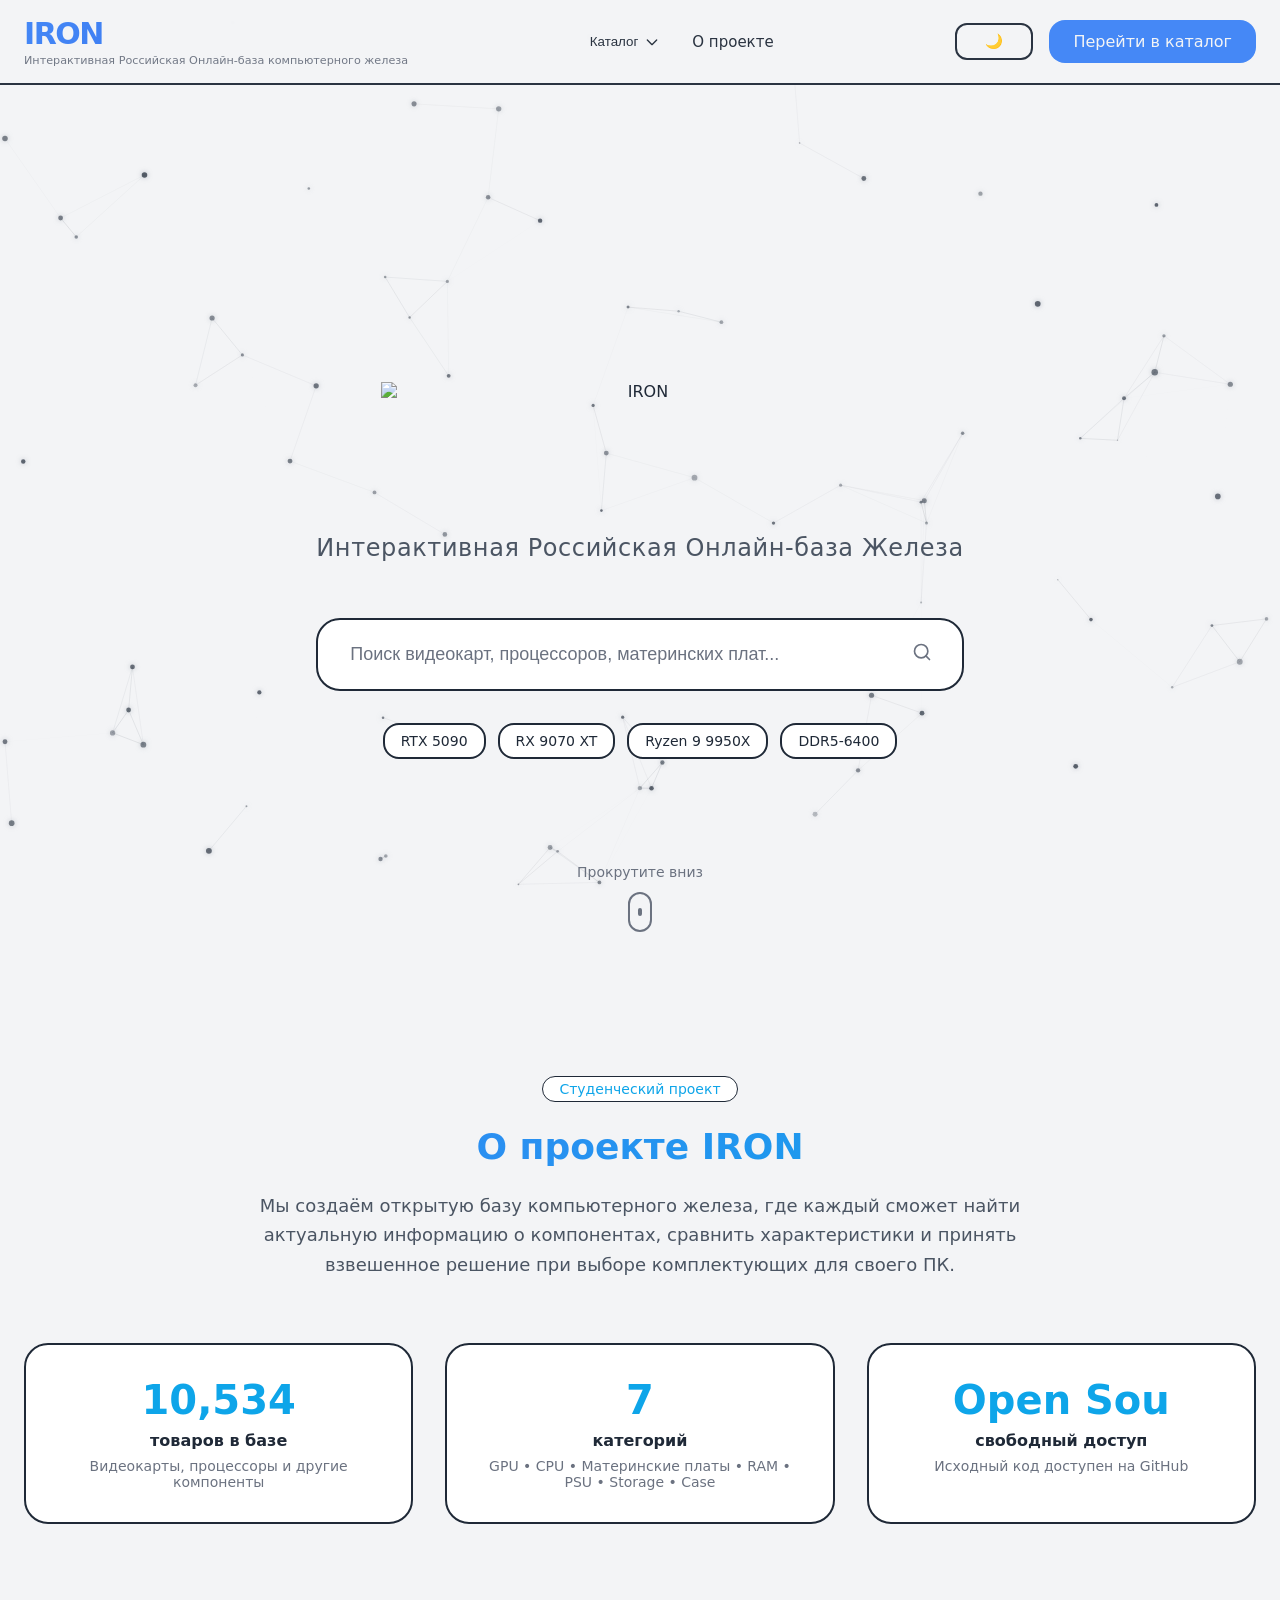
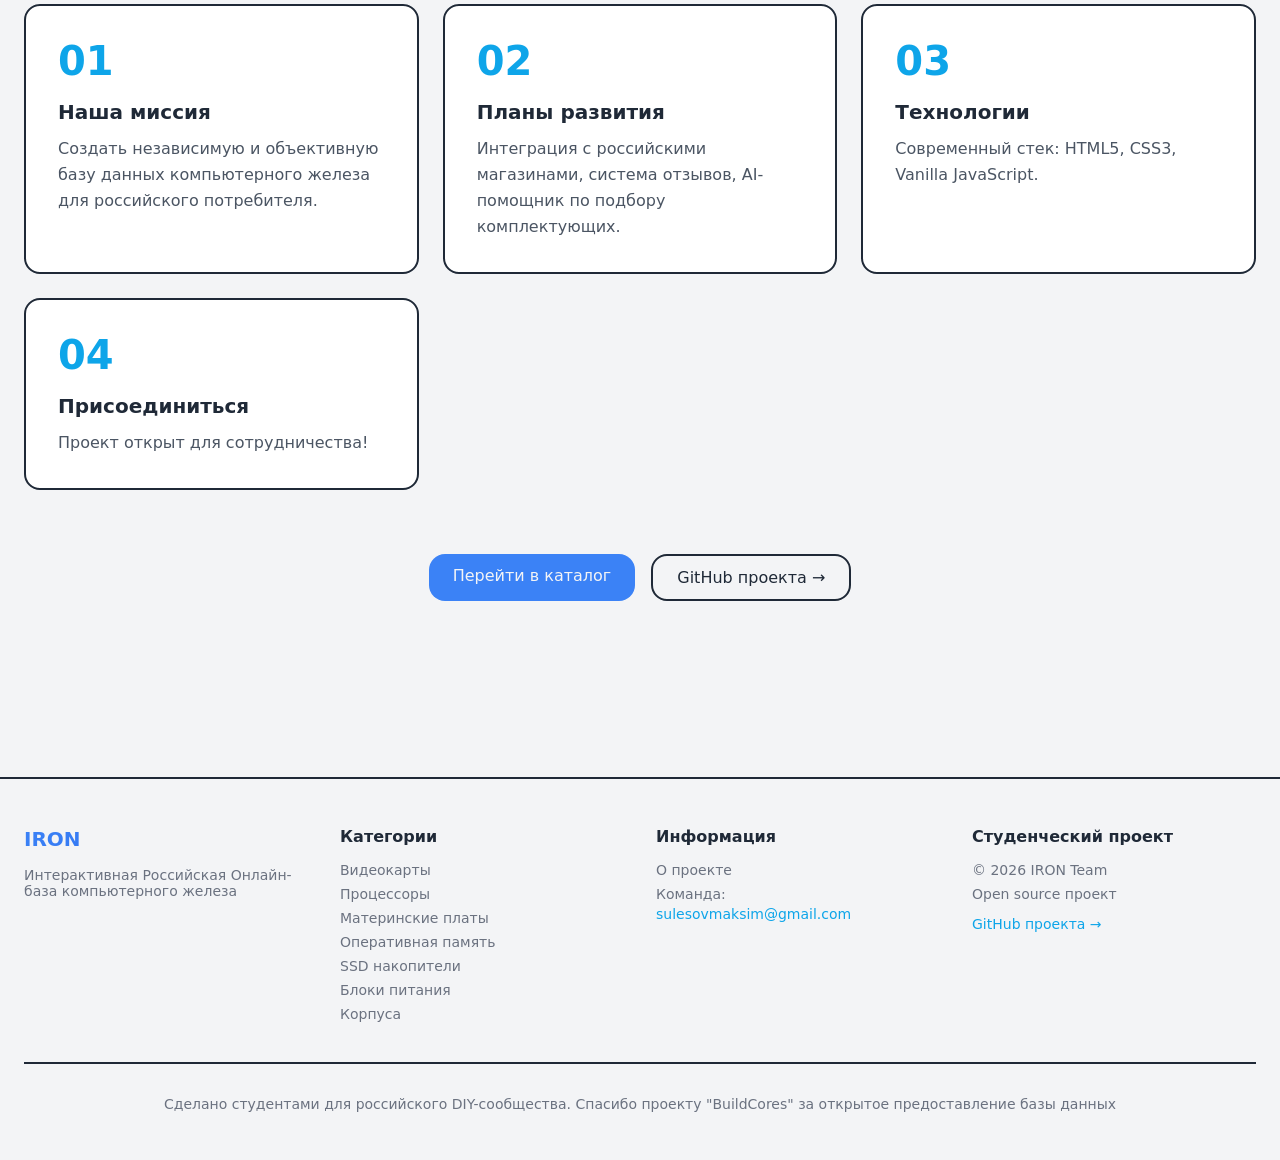
==== commit 9d528215: "Update index.html" ====
--- a/index.html
+++ b/index.html
@@ -2,6 +2,7 @@
 <html lang="ru">
 <head>
   <meta charset="UTF-8">
+  <link rel="icon" type="image/png" href="https://wmsocaoixfhcicczgklb.supabase.co/storage/v1/object/public/image/fav.jpg">
   <meta name="viewport" content="width=device-width, initial-scale=1.0">
   <title>IRON — Интерактивная база компьютерного железа</title>
   <link rel="stylesheet" href="main.css">
@@ -540,4 +541,4 @@
     window.goToCatalogWithSuggest = goToCatalogWithSuggest;
   </script>
 </body>
-</html>+</html>
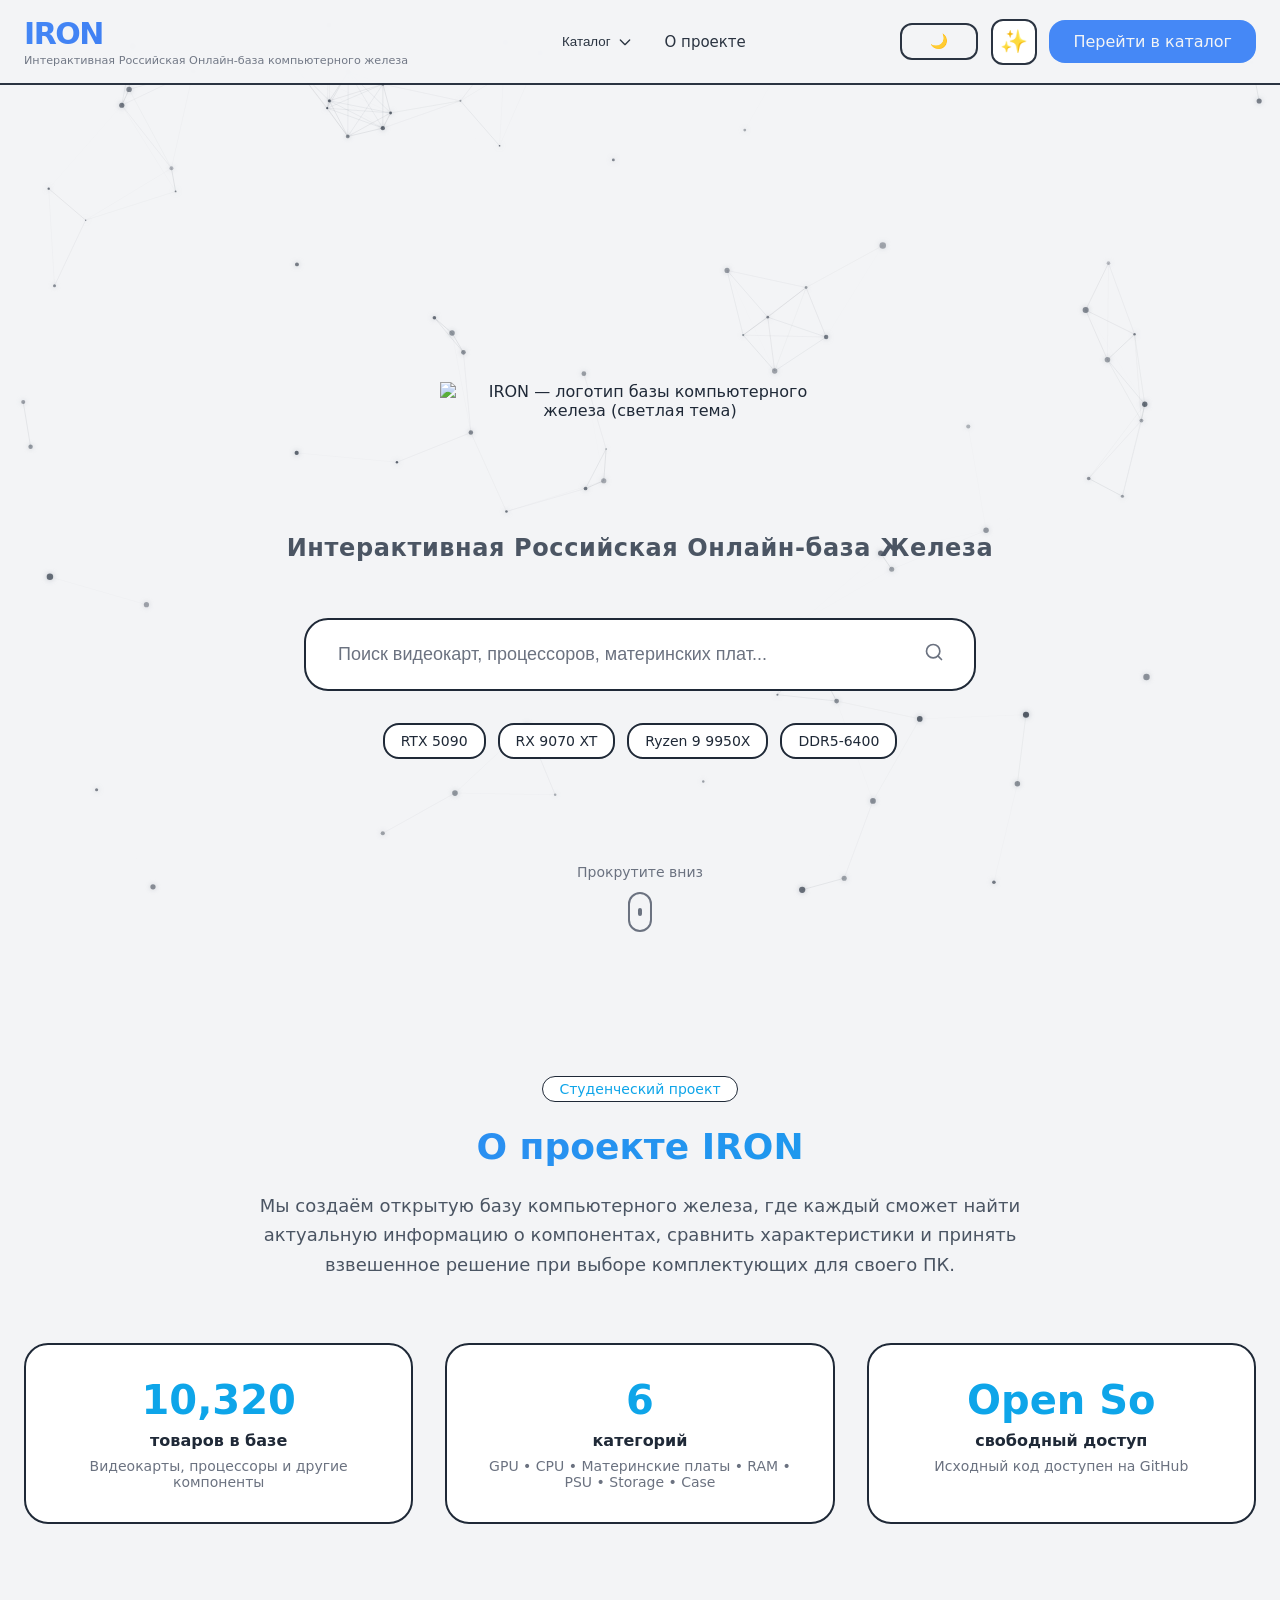
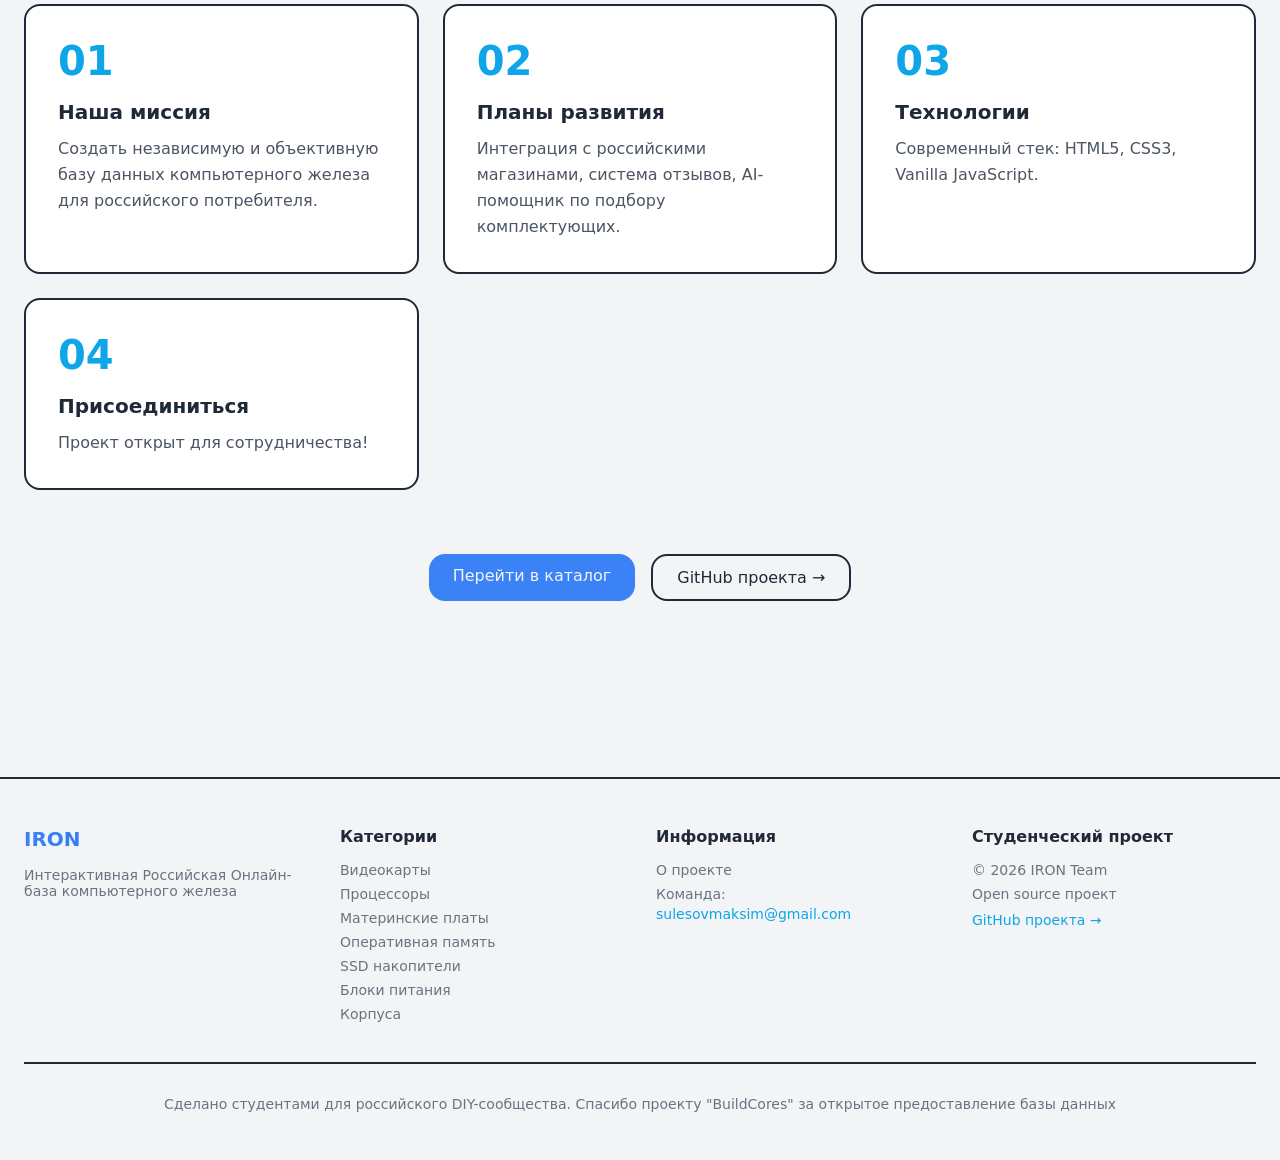
==== commit d526c20b: "Оптимизация веб приложений" ====
--- a/index.html
+++ b/index.html
@@ -4,133 +4,176 @@
   <meta charset="UTF-8">
   <link rel="icon" type="image/png" href="https://wmsocaoixfhcicczgklb.supabase.co/storage/v1/object/public/image/fav.jpg">
   <meta name="viewport" content="width=device-width, initial-scale=1.0">
-  <title>IRON — Интерактивная база компьютерного железа</title>
+  
+  <title>IRON — Интерактивная база компьютерного железа: каталог и сравнение</title>
+  <meta name="description" content="IRON — открытая база компьютерного железа. Видеокарты, процессоры, материнские платы, ОЗУ, SSD. Сравнение характеристик, поиск и подбор комплектующих для ПК.">
+  <meta name="robots" content="index, follow">
+  
+  <!-- Open Graph -->
+  <meta property="og:title" content="IRON — Интерактивная база компьютерного железа">
+  <meta property="og:description" content="Открытая база комплектующих для ПК. Видеокарты, процессоры, материнские платы. Сравнение, поиск, подбор.">
+  <meta property="og:image" content="https://wmsocaoixfhcicczgklb.supabase.co/storage/v1/object/public/image/LOGO.png">
+  <meta property="og:url" content="https://iron-project.ru/">
+  <meta property="og:type" content="website">
+  <meta property="og:locale" content="ru_RU">
+  
+  <!-- Twitter Cards -->
+  <meta name="twitter:card" content="summary_large_image">
+  <meta name="twitter:title" content="IRON — база компьютерного железа">
+  <meta name="twitter:description" content="Открытая база комплектующих для ПК. Сравнение характеристик и подбор.">
+  <meta name="twitter:image" content="https://wmsocaoixfhcicczgklb.supabase.co/storage/v1/object/public/image/LOGO.png">
+  
   <link rel="stylesheet" href="main.css">
+  
+  <!-- Schema.org JSON-LD -->
+  <script type="application/ld+json">
+  {
+    "@context": "https://schema.org",
+    "@type": "WebSite",
+    "name": "IRON",
+    "description": "Интерактивная Российская Онлайн-база компьютерного железа",
+    "url": "https://iron-project.ru/",
+    "potentialAction": {
+      "@type": "SearchAction",
+      "target": "https://iron-project.ru/catalog.html?search={search_term_string}",
+      "query-input": "required name=search_term_string"
+    }
+  }
+  </script>
 </head>
 <body>
 
-  <div id="header-container"></div>
-  <canvas id="canvas" class="hero-bg"></canvas>
-
-  <section class="hero-section">
-    <div class="hero-container">
-      
-      <div class="logo-wrapper">
-        <img id="logo-dark" 
-             src="https://wmsocaoixfhcicczgklb.supabase.co/storage/v1/object/public/image/LOGO.png" 
-             alt="IRON" 
-             class="iron-logo iron-logo-dark">
+  <header id="header-container"></header>
+  <canvas id="canvas" class="hero-bg" aria-hidden="true"></canvas>
+
+  <main>
+    <section class="hero-section" aria-label="Главный экран">
+      <div class="hero-container">
         
-        <img id="logo-light" 
-             src="https://wmsocaoixfhcicczgklb.supabase.co/storage/v1/object/public/image/LOGO2.png" 
-             alt="IRON" 
-             class="iron-logo iron-logo-light">
-        
-        <div id="fallback-logo" class="fallback-logo" style="display: none;">
-          <h1 class="fallback-title"><span class="iron-text">IRON</span></h1>
+        <div class="logo-wrapper">
+          <img id="logo-dark" 
+               src="https://wmsocaoixfhcicczgklb.supabase.co/storage/v1/object/public/image/LOGO.png" 
+               alt="IRON — логотип базы компьютерного железа" 
+               title="IRON — интерактивная база компьютерного железа"
+               width="400" height="120"
+               loading="eager"
+               class="iron-logo iron-logo-dark">
+          
+          <img id="logo-light" 
+               src="https://wmsocaoixfhcicczgklb.supabase.co/storage/v1/object/public/image/LOGO2.png" 
+               alt="IRON — логотип базы компьютерного железа (светлая тема)" 
+               title="IRON — интерактивная база компьютерного железа"
+               width="400" height="120"
+               loading="eager"
+               class="iron-logo iron-logo-light">
+          
+          <div id="fallback-logo" class="fallback-logo" style="display: none;">
+            <h1 class="fallback-title"><span class="iron-text">IRON</span></h1>
+          </div>
+        </div>
+
+        <h1 class="hero-slogan">Интерактивная Российская Онлайн-база Железа</h1>
+
+        <!-- Поиск с выпадающим списком -->
+        <div class="search-wrapper">
+          <div class="search-container">
+            <input 
+              id="search-input" 
+              type="text" 
+              placeholder="Поиск видеокарт, процессоров, материнских плат..." 
+              class="search-input"
+              autocomplete="off"
+              aria-label="Поиск комплектующих">
+            <div class="search-icon" aria-hidden="true">
+              <svg viewBox="0 0 24 24" fill="none" stroke="currentColor" stroke-width="2" stroke-linecap="round" stroke-linejoin="round">
+                <circle cx="11" cy="11" r="8"></circle>
+                <line x1="21" y1="21" x2="16.65" y2="16.65"></line>
+              </svg>
+            </div>
+          </div>
+          
+          <div id="search-results" class="search-results-dropdown" role="listbox"></div>
+
+          <div class="search-tags">
+            <span class="search-tag" data-query="RTX 5090" role="button" tabindex="0">RTX 5090</span>
+            <span class="search-tag" data-query="RX 9070 XT" role="button" tabindex="0">RX 9070 XT</span>
+            <span class="search-tag" data-query="Ryzen 9 9950X" role="button" tabindex="0">Ryzen 9 9950X</span>
+            <span class="search-tag" data-query="DDR5-6400" role="button" tabindex="0">DDR5-6400</span>
+          </div>
         </div>
       </div>
 
-      <p class="hero-slogan">Интерактивная Российская Онлайн-база Железа</p>
-
-      <!-- Поиск с выпадающим списком -->
-      <div class="search-wrapper">
-        <div class="search-container">
-          <input 
-            id="search-input" 
-            type="text" 
-            placeholder="Поиск видеокарт, процессоров, материнских плат..." 
-            class="search-input"
-            autocomplete="off">
-          <div class="search-icon">
-            <svg viewBox="0 0 24 24" fill="none" stroke="currentColor" stroke-width="2" stroke-linecap="round" stroke-linejoin="round">
-              <circle cx="11" cy="11" r="8"></circle>
-              <line x1="21" y1="21" x2="16.65" y2="16.65"></line>
-            </svg>
-          </div>
-        </div>
-        
-        <div id="search-results" class="search-results-dropdown"></div>
-
-        <div class="search-tags">
-          <span class="search-tag" data-query="RTX 5090">RTX 5090</span>
-          <span class="search-tag" data-query="RX 9070 XT">RX 9070 XT</span>
-          <span class="search-tag" data-query="Ryzen 9 9950X">Ryzen 9 9950X</span>
-          <span class="search-tag" data-query="DDR5-6400">DDR5-6400</span>
+      <div class="scroll-hint">
+        <span>Прокрутите вниз</span>
+        <div class="scroll-hint-icon" aria-hidden="true">
+          <div class="scroll-hint-dot"></div>
         </div>
       </div>
-    </div>
-
-    <div class="scroll-hint">
-      <span>Прокрутите вниз</span>
-      <div class="scroll-hint-icon">
-        <div class="scroll-hint-dot"></div>
+    </section>
+
+    <!-- О проекте -->
+    <section class="about-section" id="about-project" aria-labelledby="about-title">
+      <div class="about-container">
+        <div class="about-header">
+          <div class="about-badge">Студенческий проект</div>
+          <h2 class="about-title" id="about-title">О проекте IRON</h2>
+          <p class="about-description">
+            Мы создаём открытую базу компьютерного железа, где каждый сможет 
+            найти актуальную информацию о компонентах, сравнить характеристики 
+            и принять взвешенное решение при выборе комплектующих для своего ПК.
+          </p>
+        </div>
+
+        <div class="stats-grid">
+          <div class="stat-card">
+            <div class="stat-number" id="total-products-count">0</div>
+            <div class="stat-label">товаров в базе</div>
+            <div class="stat-desc">Видеокарты, процессоры и другие компоненты</div>
+          </div>
+          <div class="stat-card">
+            <div class="stat-number" id="categories-count">0</div>
+            <div class="stat-label">категорий</div>
+            <div class="stat-desc">GPU • CPU • Материнские платы • RAM • PSU • Storage • Case</div>
+          </div>
+          <div class="stat-card">
+            <div class="stat-number" id="open-source-count">0</div>
+            <div class="stat-label">свободный доступ</div>
+            <div class="stat-desc">Исходный код доступен на GitHub</div>
+          </div>
+        </div>
+
+        <div class="cards-grid">
+          <article class="card">
+            <div class="card-number">01</div>
+            <h3 class="card-title">Наша миссия</h3>
+            <p class="card-text">Создать независимую и объективную базу данных компьютерного железа для российского потребителя.</p>
+          </article>
+          <article class="card">
+            <div class="card-number">02</div>
+            <h3 class="card-title">Планы развития</h3>
+            <p class="card-text">Интеграция с российскими магазинами, система отзывов, AI-помощник по подбору комплектующих.</p>
+          </article>
+          <article class="card">
+            <div class="card-number">03</div>
+            <h3 class="card-title">Технологии</h3>
+            <p class="card-text">Современный стек: HTML5, CSS3, Vanilla JavaScript.</p>
+          </article>
+          <article class="card">
+            <div class="card-number">04</div>
+            <h3 class="card-title">Присоединиться</h3>
+            <p class="card-text">Проект открыт для сотрудничества!</p>
+          </article>
+        </div>
+
+        <div class="about-actions">
+          <a href="catalog.html" class="btn-primary" title="Перейти в каталог компьютерного железа">Перейти в каталог</a>
+          <a href="https://github.com/NETER228/IRON" target="_blank" rel="noopener noreferrer" class="btn-secondary" title="GitHub проекта IRON">GitHub проекта →</a>
+        </div>
       </div>
-    </div>
-  </section>
-
-  <!-- О проекте - добавлен id="about-project" для якоря -->
-  <section class="about-section" id="about-project">
-    <div class="about-container">
-      <div class="about-header">
-        <div class="about-badge">Студенческий проект</div>
-        <h2 class="about-title">О проекте IRON</h2>
-        <p class="about-description">
-          Мы создаём открытую базу компьютерного железа, где каждый сможет 
-          найти актуальную информацию о компонентах, сравнить характеристики 
-          и принять взвешенное решение при выборе комплектующих для своего ПК.
-        </p>
-      </div>
-
-      <div class="stats-grid">
-        <div class="stat-card">
-          <div class="stat-number" id="total-products-count">0</div>
-          <div class="stat-label">товаров в базе</div>
-          <div class="stat-desc">Видеокарты, процессоры и другие компоненты</div>
-        </div>
-        <div class="stat-card">
-          <div class="stat-number" id="categories-count">0</div>
-          <div class="stat-label">категорий</div>
-          <div class="stat-desc">GPU • CPU • Материнские платы • RAM • PSU • Storage • Case</div>
-        </div>
-        <div class="stat-card">
-          <div class="stat-number" id="open-source-count">0</div>
-          <div class="stat-label">свободный доступ</div>
-          <div class="stat-desc">Исходный код доступен на GitHub</div>
-        </div>
-      </div>
-
-      <div class="cards-grid">
-        <div class="card">
-          <div class="card-number">01</div>
-          <h3 class="card-title">Наша миссия</h3>
-          <p class="card-text">Создать независимую и объективную базу данных компьютерного железа для российского потребителя.</p>
-        </div>
-        <div class="card">
-          <div class="card-number">02</div>
-          <h3 class="card-title">Планы развития</h3>
-          <p class="card-text">Интеграция с российскими магазинами, система отзывов, AI-помощник по подбору комплектующих.</p>
-        </div>
-        <div class="card">
-          <div class="card-number">03</div>
-          <h3 class="card-title">Технологии</h3>
-          <p class="card-text">Современный стек: HTML5, CSS3, Vanilla JavaScript.</p>
-        </div>
-        <div class="card">
-          <div class="card-number">04</div>
-          <h3 class="card-title">Присоединиться</h3>
-          <p class="card-text">Проект открыт для сотрудничества!</p>
-        </div>
-      </div>
-
-      <div class="about-actions">
-        <a href="catalog.html" class="btn-primary">Перейти в каталог</a>
-        <a href="https://github.com/NETER228/IRON" target="_blank" class="btn-secondary">GitHub проекта →</a>
-      </div>
-    </div>
-  </section>
-
-  <div id="footer-container"></div>
+    </section>
+  </main>
+
+  <footer id="footer-container"></footer>
 
   <script src="components.js"></script>
   <script src="particles.js"></script>
@@ -148,34 +191,21 @@
       if (animationStarted) return;
       animationStarted = true;
       
-      // Анимируем статистические карточки
       const statCards = document.querySelectorAll('.stat-card');
-      statCards.forEach(card => {
-        card.classList.add('animated');
-      });
-      
-      // Анимируем карточки миссии
+      statCards.forEach(card => card.classList.add('animated'));
+      
       const missionCards = document.querySelectorAll('.card');
-      missionCards.forEach(card => {
-        card.classList.add('animated');
-      });
-      
-      // Запускаем счетчики ТОЛЬКО ПОСЛЕ того как данные загружены
+      missionCards.forEach(card => card.classList.add('animated'));
+      
       if (totalProductsCount > 0) {
         animateNumber(document.getElementById('total-products-count'), 0, totalProductsCount, 1000);
       }
       
-      // Анимация для категорий (всегда 7)
       const categoriesElement = document.getElementById('categories-count');
-      if (categoriesElement) {
-        animateSeven(categoriesElement);
-      }
-      
-      // Анимация для Open Source
+      if (categoriesElement) animateSeven(categoriesElement);
+      
       const openSourceElement = document.getElementById('open-source-count');
-      if (openSourceElement) {
-        animateOpenSource(openSourceElement);
-      }
+      if (openSourceElement) animateOpenSource(openSourceElement);
     }
 
     function animateNumber(element, start, end, duration) {
@@ -187,24 +217,17 @@
         const progress = Math.min(elapsed / duration, 1);
         const current = Math.floor(start + (end - start) * easeOutQuad(progress));
         element.textContent = current.toLocaleString();
-        
-        if (progress < 1) {
-          requestAnimationFrame(update);
-        }
-      }
-      
+        if (progress < 1) requestAnimationFrame(update);
+      }
       requestAnimationFrame(update);
     }
     
-    function easeOutQuad(t) {
-      return t * (2 - t);
-    }
+    function easeOutQuad(t) { return t * (2 - t); }
     
     function animateSeven(element) {
       if (!element) return;
       const chars = ['0', '1', '2', '3', '4', '5', '6', '7'];
       let index = 0;
-      
       const interval = setInterval(() => {
         element.textContent = chars[index % chars.length];
         index++;
@@ -220,17 +243,13 @@
       const text = 'Open Source';
       let index = 0;
       element.textContent = '';
-      
       const interval = setInterval(() => {
         element.textContent = text.substring(0, index + 1);
         index++;
-        if (index === text.length) {
-          clearInterval(interval);
-        }
+        if (index === text.length) clearInterval(interval);
       }, 80);
     }
 
-    // ==================== ФУНКЦИЯ ДЛЯ ПЕРЕХОДА В КАТАЛОГ ====================
     function goToCatalogWithSuggest() {
       window.location.href = 'catalog.html?highlight=suggest';
     }
@@ -238,7 +257,6 @@
     // ==================== ЗАГРУЗКА ДАННЫХ ====================
     async function loadAllSearchData() {
       if (isSearchDataLoaded) return;
-
 
       const files = [
         { file: "all GPU.json",       category: "gpu",   name: "Видеокарта", dataKey: "gpus" },
@@ -257,19 +275,13 @@
             console.warn(`Файл ${item.file} не найден (${response.status})`);
             continue;
           }
-
           const data = await response.json();
           let items = [];
-
-          if (item.dataKey && data[item.dataKey]) {
-            items = data[item.dataKey];
-          } else if (Array.isArray(data)) {
-            items = data;
-          }
+          if (item.dataKey && data[item.dataKey]) items = data[item.dataKey];
+          else if (Array.isArray(data)) items = data;
 
           items.forEach(product => {
             let name = product.metadata?.name || product.name || product.chipset || product.series || "Без названия";
-            
             allSearchData.push({
               id: product.opendb_id || product.id || "unknown",
               name: name,
@@ -277,24 +289,17 @@
               categoryName: item.name
             });
           });
-
           totalProductsCount += items.length;
-
         } catch (error) {
           console.warn(`Не удалось загрузить ${item.file}:`, error.message);
         }
       }
 
-      
-      // Обновляем отображение количества товаров (без анимации, просто число)
       const totalElement = document.getElementById('total-products-count');
-      if (totalElement) {
-        totalElement.textContent = totalProductsCount.toLocaleString();
-      }
+      if (totalElement) totalElement.textContent = totalProductsCount.toLocaleString();
       
       isSearchDataLoaded = true;
       
-      // Если анимация уже запущена - запускаем счетчики
       if (animationStarted && totalProductsCount > 0) {
         animateNumber(document.getElementById('total-products-count'), 0, totalProductsCount, 1000);
       }
@@ -307,10 +312,7 @@
     function searchProducts(query) {
       if (!query || query.length < 2) return [];
       const q = query.toLowerCase().trim();
-      
-      return allSearchData
-        .filter(item => item.name.toLowerCase().includes(q))
-        .slice(0, 8);
+      return allSearchData.filter(item => item.name.toLowerCase().includes(q)).slice(0, 8);
     }
 
     function renderSearchResults(results, searchQuery) {
@@ -362,7 +364,6 @@
     function updateSearchResults() {
       const input = document.getElementById('search-input');
       if (!input) return;
-      
       const query = input.value.trim();
       lastQuery = query;
       
@@ -377,17 +378,13 @@
           container.innerHTML = `<div class="search-loading">Загрузка базы данных...</div>`;
           container.classList.add('show');
         }
-        loadAllSearchData().then(() => {
-          renderSearchResults(searchProducts(query), query);
-        });
+        loadAllSearchData().then(() => renderSearchResults(searchProducts(query), query));
       } else {
         renderSearchResults(searchProducts(query), query);
       }
     }
 
-    function handleSearchInput(e) {
-      updateSearchResults();
-    }
+    function handleSearchInput() { updateSearchResults(); }
 
     function quickSearch(query) {
       const input = document.getElementById('search-input');
@@ -421,7 +418,6 @@
       const isLight = document.documentElement.classList.contains('light');
       const darkLogo = document.getElementById('logo-dark');
       const lightLogo = document.getElementById('logo-light');
-      const fallback = document.getElementById('fallback-logo');
       
       if (darkLogo && lightLogo) {
         if (isLight) {
@@ -439,11 +435,8 @@
       const systemTheme = window.matchMedia('(prefers-color-scheme: dark)').matches ? 'dark' : 'light';
       const targetTheme = savedTheme || systemTheme;
       
-      if (targetTheme === 'light') {
-        document.documentElement.classList.add('light');
-      } else {
-        document.documentElement.classList.remove('light');
-      }
+      if (targetTheme === 'light') document.documentElement.classList.add('light');
+      else document.documentElement.classList.remove('light');
       
       localStorage.setItem('iron-theme', targetTheme);
       updateLogos();
@@ -453,11 +446,8 @@
       if (window.initParticles) setTimeout(() => window.initParticles(), 100);
     }
 
-    // Наблюдатель за изменением темы
     if (!window.themeObserver) {
-      window.themeObserver = new MutationObserver(() => {
-        updateLogos();
-      });
+      window.themeObserver = new MutationObserver(() => updateLogos());
       window.themeObserver.observe(document.documentElement, { attributes: true, attributeFilter: ['class'] });
     }
 
@@ -469,11 +459,9 @@
         const windowHeight = window.innerHeight;
         
         if (rect.top < windowHeight - 100) {
-          // Данные уже загружены? Если нет - ждём
           if (isSearchDataLoaded) {
             startAnimations();
           } else {
-            // Ждём загрузки данных
             const checkDataInterval = setInterval(() => {
               if (isSearchDataLoaded) {
                 clearInterval(checkDataInterval);
@@ -493,9 +481,7 @@
       if (searchInput) {
         searchInput.addEventListener('input', handleSearchInput);
         searchInput.addEventListener('focus', () => {
-          if (searchInput.value.trim().length >= 2) {
-            updateSearchResults();
-          }
+          if (searchInput.value.trim().length >= 2) updateSearchResults();
         });
       }
 
@@ -509,36 +495,20 @@
         });
       });
 
-      // Загружаем данные для поиска
       setTimeout(() => loadAllSearchData(), 500);
-      
-      // Проверяем прокрутку при загрузке
       setTimeout(checkScrollForAnimation, 300);
-      
-      // Добавляем обработчик прокрутки
       window.addEventListener('scroll', checkScrollForAnimation);
     });
 
-    // Обработка ошибок загрузки логотипов
     const darkLogoImg = document.getElementById('logo-dark');
     const lightLogoImg = document.getElementById('logo-light');
     const fallbackDiv = document.getElementById('fallback-logo');
     
-    if (darkLogoImg) {
-      darkLogoImg.onerror = function() {
-        this.style.display = 'none';
-        if (fallbackDiv) fallbackDiv.style.display = 'block';
-      };
-    }
-    if (lightLogoImg) {
-      lightLogoImg.onerror = function() {
-        this.style.display = 'none';
-        if (fallbackDiv) fallbackDiv.style.display = 'block';
-      };
-    }
+    if (darkLogoImg) darkLogoImg.onerror = function() { this.style.display = 'none'; if (fallbackDiv) fallbackDiv.style.display = 'block'; };
+    if (lightLogoImg) lightLogoImg.onerror = function() { this.style.display = 'none'; if (fallbackDiv) fallbackDiv.style.display = 'block'; };
 
     window.quickSearch = quickSearch;
     window.goToCatalogWithSuggest = goToCatalogWithSuggest;
   </script>
 </body>
-</html>
+</html>
--- a/main.css
+++ b/main.css
@@ -1,6 +1,12 @@
-/* main.css - полная версия */
-
-/* CSS Variables для тем */
+/* ==========================================================================
+   main.css — IRON
+   Интерактивная Российская Онлайн-база компьютерного железа
+   ========================================================================== */
+
+/* ==========================================================================
+   1. CSS ПЕРЕМЕННЫЕ (ТЕМЫ)
+   ========================================================================== */
+
 :root {
   --bg-primary: #0A0B0F;
   --bg-secondary: #16181F;
@@ -31,10 +37,18 @@
   --shadow-color: rgba(0, 0, 0, 0.1);
 }
 
+/* ==========================================================================
+   2. БАЗОВЫЕ СТИЛИ
+   ========================================================================== */
+
 * {
   margin: 0;
   padding: 0;
   box-sizing: border-box;
+}
+
+html {
+  scroll-behavior: smooth;
 }
 
 body {
@@ -46,7 +60,364 @@
   padding-top: 80px;
 }
 
-/* Hero Section */
+/* ==========================================================================
+   3. ХЕДЕР (site-header)
+   ========================================================================== */
+
+.site-header {
+  position: fixed;
+  top: 0;
+  width: 100%;
+  z-index: 9999;
+  backdrop-filter: blur(12px);
+  background-color: var(--bg-primary);
+  opacity: 0.95;
+  border-bottom: var(--border-width) solid var(--border-color);
+}
+
+.header-container {
+  max-width: 80rem;
+  margin: 0 auto;
+  padding: 1rem 1.5rem;
+  display: flex;
+  align-items: center;
+  justify-content: space-between;
+  flex-wrap: wrap;
+  gap: 1rem;
+}
+
+.logo-block {
+  display: flex;
+  flex-direction: column;
+}
+
+.logo-link {
+  font-size: 1.875rem;
+  font-weight: bold;
+  letter-spacing: -0.05em;
+  background: linear-gradient(135deg, var(--accent-iron) 0%, var(--accent-iron-dark) 100%);
+  -webkit-background-clip: text;
+  background-clip: text;
+  color: transparent;
+  text-decoration: none;
+}
+
+.logo-subtitle {
+  font-size: 0.7rem;
+  color: var(--text-muted);
+  margin-top: 0.2rem;
+}
+
+.main-nav {
+  display: flex;
+  align-items: center;
+  gap: 2rem;
+  font-size: 0.9375rem;
+  font-weight: 500;
+  flex-wrap: wrap;
+}
+
+.nav-link {
+  color: var(--text-primary);
+  text-decoration: none;
+  transition: color 0.2s;
+}
+
+.nav-link:hover {
+  color: var(--accent-cyan);
+}
+
+.header-actions {
+  display: flex;
+  align-items: center;
+  gap: 0.8rem;
+}
+
+.theme-btn {
+  padding: 0.5rem 1.1rem;
+  border-radius: 0.75rem;
+  border: var(--border-width) solid var(--border-color);
+  background: none;
+  cursor: pointer;
+  font-size: 0.9rem;
+  font-weight: 500;
+  color: var(--text-primary);
+  transition: all 0.2s;
+  min-width: 78px;
+}
+
+.theme-btn:hover {
+  border-color: var(--accent-cyan);
+  color: var(--accent-cyan);
+}
+
+.particles-btn {
+  width: 46px;
+  height: 46px;
+  border-radius: 0.75rem;
+  border: var(--border-width) solid var(--border-color);
+  background: var(--bg-secondary);
+  cursor: pointer;
+  font-size: 1.4rem;
+  display: flex;
+  align-items: center;
+  justify-content: center;
+  transition: all 0.2s ease;
+}
+
+.particles-btn:hover {
+  transform: translateY(-2px);
+  border-color: var(--accent-cyan);
+  background: var(--bg-surface);
+}
+
+.catalog-btn {
+  display: inline-block;
+  background-color: var(--accent-iron);
+  color: var(--bg-primary);
+  padding: 0.75rem 1.5rem;
+  border-radius: 1rem;
+  font-weight: 500;
+  text-decoration: none;
+  transition: all 0.2s;
+}
+
+.catalog-btn:hover {
+  opacity: 0.9;
+  transform: translateY(-2px);
+}
+
+/* ==========================================================================
+   4. ВЫПАДАЮЩЕЕ МЕНЮ (dropdown)
+   ========================================================================== */
+
+.dropdown {
+  position: relative;
+}
+
+.dropdown-btn {
+  display: flex;
+  align-items: center;
+  gap: 0.375rem;
+  background: none;
+  border: none;
+  color: var(--text-primary);
+  cursor: pointer;
+  padding: 0.5rem 0;
+  font-weight: 500;
+  transition: color 0.2s;
+}
+
+.dropdown-btn:hover {
+  color: var(--accent-cyan);
+}
+
+.dropdown-arrow {
+  width: 1rem;
+  height: 1rem;
+  transition: transform 0.2s;
+}
+
+.dropdown:hover .dropdown-arrow {
+  transform: rotate(180deg);
+}
+
+.dropdown-menu {
+  position: absolute;
+  top: 100%;
+  left: 0;
+  margin-top: 0.5rem;
+  background-color: var(--bg-secondary);
+  border: var(--border-width) solid var(--border-color);
+  border-radius: 0.75rem;
+  min-width: 220px;
+  opacity: 0;
+  visibility: hidden;
+  transition: all 0.2s ease;
+  z-index: 10000;
+  box-shadow: 0 10px 25px -5px rgba(0, 0, 0, 0.3);
+  transform: translateY(-10px);
+}
+
+.dropdown:hover .dropdown-menu,
+.dropdown:focus-within .dropdown-menu {
+  opacity: 1;
+  visibility: visible;
+  transform: translateY(0);
+}
+
+.dropdown-inner {
+  padding: 0.5rem;
+}
+
+.dropdown-item {
+  display: block;
+  padding: 0.625rem 1rem;
+  color: var(--text-secondary);
+  text-decoration: none;
+  border-radius: 0.5rem;
+  transition: all 0.2s;
+}
+
+.dropdown-item:hover {
+  background-color: var(--bg-surface);
+  color: var(--accent-cyan);
+}
+
+.dropdown-item-accent {
+  color: var(--accent-cyan);
+}
+
+.dropdown-divider {
+  height: 1px;
+  background-color: var(--border-color);
+  margin: 0.5rem 0;
+}
+
+/* ==========================================================================
+   5. ФУТЕР (site-footer)
+   ========================================================================== */
+
+.site-footer {
+  border-top: var(--border-width) solid var(--border-color);
+  padding: 3rem 1.5rem;
+  margin-top: 5rem;
+}
+
+.footer-container {
+  max-width: 80rem;
+  margin: 0 auto;
+}
+
+.footer-grid {
+  display: grid;
+  grid-template-columns: repeat(auto-fit, minmax(200px, 1fr));
+  gap: 2rem;
+  margin-bottom: 2rem;
+}
+
+.footer-logo {
+  font-size: 1.25rem;
+  font-weight: bold;
+  margin-bottom: 1rem;
+  background: linear-gradient(135deg, var(--accent-iron) 0%, var(--accent-iron-dark) 100%);
+  -webkit-background-clip: text;
+  background-clip: text;
+  color: transparent;
+}
+
+.footer-heading {
+  font-weight: 600;
+  margin-bottom: 1rem;
+  color: var(--text-primary);
+}
+
+.footer-text {
+  font-size: 0.875rem;
+  color: var(--text-muted);
+  margin-bottom: 0.5rem;
+}
+
+.footer-list {
+  list-style: none;
+  padding: 0;
+}
+
+.footer-link {
+  color: var(--text-muted);
+  text-decoration: none;
+  font-size: 0.875rem;
+  display: block;
+  margin-bottom: 0.5rem;
+  transition: color 0.2s;
+}
+
+.footer-link:hover {
+  color: var(--accent-cyan);
+}
+
+.footer-link-accent {
+  color: var(--accent-cyan);
+  display: inline-flex;
+  align-items: center;
+  gap: 0.5rem;
+}
+
+.footer-contact {
+  margin-top: 0.5rem;
+}
+
+.footer-contact-label {
+  color: var(--text-muted);
+  font-size: 0.875rem;
+  display: block;
+  margin-bottom: 0.25rem;
+  font-weight: 500;
+}
+
+.footer-contact-value {
+  color: var(--accent-cyan);
+  font-size: 0.875rem;
+  display: block;
+}
+
+.footer-bottom {
+  text-align: center;
+  padding-top: 2rem;
+  border-top: var(--border-width) solid var(--border-color);
+  font-size: 0.875rem;
+  color: var(--text-muted);
+}
+
+/* ==========================================================================
+   6. ХЛЕБНЫЕ КРОШКИ (breadcrumbs)
+   ========================================================================== */
+
+.breadcrumbs {
+  margin-bottom: 1.5rem;
+  font-size: 0.875rem;
+}
+
+.breadcrumbs ol {
+  list-style: none;
+  padding: 0;
+  margin: 0;
+  display: flex;
+  flex-wrap: wrap;
+  gap: 0.5rem;
+  align-items: center;
+}
+
+.breadcrumbs li {
+  display: flex;
+  align-items: center;
+}
+
+.breadcrumbs li:not(:last-child)::after {
+  content: '›';
+  margin-left: 0.5rem;
+  color: var(--text-muted);
+}
+
+.breadcrumbs a {
+  color: var(--accent-cyan);
+  text-decoration: none;
+  transition: color 0.2s;
+}
+
+.breadcrumbs a:hover {
+  color: var(--accent-iron);
+  text-decoration: underline;
+}
+
+.breadcrumbs span {
+  color: var(--text-muted);
+}
+
+/* ==========================================================================
+   7. HERO SECTION (главная)
+   ========================================================================== */
+
 .hero-section {
   min-height: 100vh;
   display: flex;
@@ -122,6 +493,10 @@
   letter-spacing: 0.025em;
 }
 
+/* ==========================================================================
+   8. ПОИСК НА ГЛАВНОЙ (search-wrapper)
+   ========================================================================== */
+
 .search-wrapper {
   max-width: 42rem;
   margin: 0 auto;
@@ -193,6 +568,7 @@
 
 .search-tag:hover {
   border-color: var(--accent-cyan);
+  color: var(--accent-cyan);
 }
 
 .search-results-dropdown {
@@ -328,7 +704,15 @@
   animation: bounce 1s infinite;
 }
 
-/* About Section */
+@keyframes bounce {
+  0%, 100% { transform: translateY(0); }
+  50% { transform: translateY(5px); }
+}
+
+/* ==========================================================================
+   9. ABOUT SECTION (о проекте)
+   ========================================================================== */
+
 .about-section {
   padding: 6rem 1.5rem;
   position: relative;
@@ -391,6 +775,7 @@
   transition: all 0.3s cubic-bezier(0.4, 0, 0.2, 1);
   opacity: 0;
   transform: translateY(30px);
+  position: relative;
 }
 
 .stat-card.animated {
@@ -503,7 +888,10 @@
   width: 100%;
 }
 
-/* Кнопки */
+/* ==========================================================================
+   10. КНОПКИ (btn-primary, btn-secondary)
+   ========================================================================== */
+
 .btn-primary {
   display: inline-block;
   background-color: var(--accent-iron);
@@ -541,6 +929,10 @@
   transform: scale(1.05);
 }
 
+/* ==========================================================================
+   11. ФОНОВЫЙ CANVAS
+   ========================================================================== */
+
 .hero-bg {
   position: fixed;
   top: 0;
@@ -559,21 +951,70 @@
   z-index: -1;
 }
 
-@keyframes bounce {
-  0%, 100% { transform: translateY(0); }
-  50% { transform: translateY(5px); }
-}
-
-/* Catalog Styles */
-.catalog-container {
+/* ==========================================================================
+  /* ==========================================================================
+   12. КАТАЛОГ (catalog-page, catalog-container, filters, products)
+   ========================================================================== */
+
+/* Страница каталога — внешний контейнер */
+.catalog-page {
   max-width: 1400px;
   margin: 0 auto;
   padding: 0 1.5rem 2rem;
+}
+
+/* Сетка: сайдбар + контент */
+.catalog-container {
   display: grid;
   grid-template-columns: 300px 1fr;
   gap: 2.5rem;
-}
-
+  align-items: start;
+}
+
+/* Кнопка-переключатель фильтров (по умолчанию скрыта на десктопе) */
+.filters-toggle-btn {
+  display: none;
+  width: 100%;
+  padding: 0.75rem 1rem;
+  background: var(--bg-secondary);
+  border: var(--border-width) solid var(--border-color);
+  border-radius: 0.75rem;
+  color: var(--text-primary);
+  font-size: 0.95rem;
+  font-weight: 500;
+  cursor: pointer;
+  align-items: center;
+  justify-content: space-between;
+  transition: all 0.2s;
+  margin-bottom: 0.5rem;
+}
+
+.filters-toggle-btn:hover {
+  border-color: var(--accent-cyan);
+  color: var(--accent-cyan);
+}
+
+.filters-toggle-btn[aria-expanded="true"] {
+  border-color: var(--accent-cyan);
+  color: var(--accent-cyan);
+}
+
+.filters-toggle-icon {
+  transition: transform 0.2s;
+  font-size: 0.75rem;
+}
+
+.filters-toggle-btn[aria-expanded="true"] .filters-toggle-icon {
+  transform: rotate(180deg);
+}
+
+/* Контент каталога */
+.catalog-content {
+  min-width: 0;
+  z-index: 1;
+}
+
+/* Сайдбар с фильтрами */
 .filters-sidebar {
   background-color: var(--bg-secondary);
   border: var(--border-width) solid var(--border-color);
@@ -584,6 +1025,8 @@
   top: 100px;
   max-height: calc(100vh - 120px);
   overflow-y: auto;
+  z-index: 2;
+  box-shadow: 0 4px 20px rgba(0, 0, 0, 0.15);
 }
 
 .filters-sidebar::-webkit-scrollbar {
@@ -598,6 +1041,12 @@
 .filters-sidebar::-webkit-scrollbar-thumb {
   background: var(--accent-iron);
   border-radius: 3px;
+}
+
+.filters-title {
+  margin-bottom: 1.5rem;
+  font-size: 1.3rem;
+  font-weight: 600;
 }
 
 .filter-group {
@@ -611,6 +1060,7 @@
   padding-bottom: 0;
 }
 
+.filter-group h3,
 .filter-group h4 {
   margin-bottom: 1rem;
   font-size: 1rem;
@@ -685,6 +1135,49 @@
   transform: rotate(-90deg);
 }
 
+.reset-filters-btn {
+  width: 100%;
+  margin-top: 1rem;
+  padding: 0.6rem;
+  background: transparent;
+  border: var(--border-width) solid var(--border-color);
+  border-radius: 0.5rem;
+  color: var(--text-secondary);
+  cursor: pointer;
+  transition: all 0.2s;
+}
+
+.reset-filters-btn:hover {
+  border-color: var(--accent-cyan);
+  color: var(--accent-cyan);
+}
+
+/* Поиск по каталогу */
+.catalog-search {
+  margin-bottom: 1.5rem;
+  margin-top: 0.5rem;
+}
+
+.catalog-search input {
+  width: 100%;
+  padding: 0.75rem 1rem;
+  background: var(--bg-secondary);
+  border: var(--border-width) solid var(--border-color);
+  border-radius: 0.75rem;
+  color: var(--text-primary);
+  font-size: 0.9rem;
+}
+
+.catalog-search input:focus {
+  outline: none;
+  border-color: var(--accent-cyan);
+}
+
+.catalog-search input::placeholder {
+  color: var(--text-muted);
+}
+
+/* Сетка товаров */
 .products-grid {
   display: grid;
   grid-template-columns: repeat(auto-fill, minmax(320px, 1fr));
@@ -770,16 +1263,6 @@
   color: var(--accent-cyan);
 }
 
-.sort-select {
-  padding: 0.6rem 1.2rem;
-  background: var(--bg-secondary);
-  border: var(--border-width) solid var(--border-color);
-  border-radius: 0.75rem;
-  color: var(--text-primary);
-  cursor: pointer;
-  font-size: 0.9rem;
-}
-
 .no-results {
   text-align: center;
   padding: 3rem;
@@ -801,7 +1284,25 @@
   font-size: 0.85rem;
 }
 
-/* Pagination */
+.per-page-wrapper {
+  display: flex;
+  gap: 1rem;
+}
+
+.per-page-select {
+  padding: 0.4rem 0.8rem;
+  background: var(--bg-secondary);
+  border: var(--border-width) solid var(--border-color);
+  border-radius: 0.5rem;
+  color: var(--text-primary);
+  cursor: pointer;
+  font-size: 0.85rem;
+}
+
+/* ==========================================================================
+   13. ПАГИНАЦИЯ (pagination)
+   ========================================================================== */
+
 .pagination {
   display: flex;
   justify-content: center;
@@ -850,18 +1351,10 @@
   font-size: 0.85rem;
 }
 
-.per-page-select {
-  padding: 0.4rem 0.8rem;
-  background: var(--bg-secondary);
-  border: var(--border-width) solid var(--border-color);
-  border-radius: 0.5rem;
-  color: var(--text-primary);
-  cursor: pointer;
-  font-size: 0.85rem;
-  margin-left: 1rem;
-}
-
-/* Product Detail Styles */
+/* ==========================================================================
+   14. СТРАНИЦА ТОВАРА (product-detail-container)
+   ========================================================================== */
+
 .product-detail-container {
   max-width: 1400px;
   margin: 100px auto 2rem;
@@ -934,6 +1427,7 @@
   box-shadow: 0 0 15px var(--shadow-color);
 }
 
+.specs-section h2,
 .specs-section h3 {
   font-size: 1.1rem;
   margin-bottom: 1rem;
@@ -968,7 +1462,9 @@
 }
 
 /* Иконки */
-.power-icons, .fan-icons, .video-icons {
+.power-icons,
+.fan-icons,
+.video-icons {
   display: flex;
   flex-wrap: wrap;
   gap: 1rem;
@@ -999,30 +1495,11 @@
   object-fit: contain;
 }
 
-.power-icon[data-type="1x8"] img {
-  width: 119px;
-  height: 97px;
-}
-
-.power-icon[data-type="2x8"] img {
-  width: 230px;
-  height: 97px;
-}
-
-.power-icon[data-type="3x8"] img {
-  width: 300px;
-  height: 93px;
-}
-
-.power-icon[data-type="6pin"] img {
-  width: 128px;
-  height: 97px;
-}
-
-.power-icon[data-type="12v"] img {
-  width: 170px;
-  height: 110px;
-}
+.power-icon[data-type="1x8"] img { width: 119px; height: 97px; }
+.power-icon[data-type="2x8"] img { width: 230px; height: 97px; }
+.power-icon[data-type="3x8"] img { width: 300px; height: 93px; }
+.power-icon[data-type="6pin"] img { width: 128px; height: 97px; }
+.power-icon[data-type="12v"] img { width: 170px; height: 110px; }
 
 .power-icon:hover {
   transform: translateY(-3px);
@@ -1105,7 +1582,52 @@
   text-align: center;
 }
 
-/* Бейджи */
+/* Иконки форм-факторов материнских плат */
+.formfactor-icon {
+  display: inline-flex;
+  flex-direction: column;
+  align-items: center;
+  justify-content: center;
+  background: var(--bg-secondary);
+  border: 1px solid var(--border-color);
+  border-radius: 0.75rem;
+  padding: 0.75rem;
+  transition: all 0.3s;
+  min-width: 100px;
+  max-width: 150px;
+}
+
+.formfactor-icon img {
+  width: 100%;
+  max-width: 120px;
+  height: auto;
+  object-fit: contain;
+  display: block;
+  margin: 0 auto;
+}
+
+.formfactor-icon:hover {
+  transform: translateY(-3px);
+  border-color: var(--accent-cyan);
+  box-shadow: 0 5px 15px var(--shadow-color);
+}
+
+.formfactor-icon span {
+  font-size: 0.7rem;
+  color: var(--text-muted);
+  margin-top: 0.4rem;
+  font-weight: 500;
+  text-align: center;
+}
+
+.specs-row:has(.fan-icon) .specs-value {
+  text-align: center;
+}
+
+/* ==========================================================================
+   15. БЕЙДЖИ (badge)
+   ========================================================================== */
+
 .badge {
   display: inline-block;
   padding: 0.25rem 0.7rem;
@@ -1126,13 +1648,28 @@
   border: 1px solid var(--border-color);
 }
 
-/* Ссылки на магазины */
+.metadata-badges {
+  display: flex;
+  flex-wrap: wrap;
+  gap: 0.5rem;
+}
+
+.metadata-part-numbers {
+  margin-top: 0.5rem;
+  width: 100%;
+}
+
+/* ==========================================================================
+   16. ССЫЛКИ НА МАГАЗИНЫ (product-links)
+   ========================================================================== */
+
 .product-links {
   margin-top: 2rem;
   padding-top: 1.5rem;
   border-top: 1px solid var(--border-color);
 }
 
+.product-links h2,
 .product-links h3 {
   margin-bottom: 1rem;
   font-size: 1.1rem;
@@ -1179,7 +1716,10 @@
   color: var(--text-muted);
 }
 
-/* Modal */
+/* ==========================================================================
+   17. МОДАЛЬНЫЕ ОКНА (modal)
+   ========================================================================== */
+
 .modal {
   display: none;
   position: fixed;
@@ -1221,6 +1761,7 @@
   align-items: center;
 }
 
+.modal-header h2,
 .modal-header h3 {
   font-size: 1.25rem;
 }
@@ -1282,7 +1823,10 @@
   color: var(--accent-cyan);
 }
 
-/* Форма предложения товара */
+/* ==========================================================================
+   18. ФОРМА ПРЕДЛОЖЕНИЯ ТОВАРА (suggest-form)
+   ========================================================================== */
+
 .suggest-form {
   display: flex;
   flex-direction: column;
@@ -1301,7 +1845,9 @@
   color: var(--text-secondary);
 }
 
-.form-group input, .form-group select, .form-group textarea {
+.form-group input,
+.form-group select,
+.form-group textarea {
   padding: 0.6rem;
   background: var(--bg-surface);
   border: var(--border-width) solid var(--border-color);
@@ -1310,7 +1856,9 @@
   font-size: 0.85rem;
 }
 
-.form-group input:focus, .form-group select:focus, .form-group textarea:focus {
+.form-group input:focus,
+.form-group select:focus,
+.form-group textarea:focus {
   outline: none;
   border-color: var(--accent-cyan);
 }
@@ -1340,7 +1888,10 @@
   border-radius: 0.5rem;
 }
 
-/* Панель сравнения */
+/* ==========================================================================
+   19. ПАНЕЛЬ СРАВНЕНИЯ (compare-bar)
+   ========================================================================== */
+
 .compare-bar {
   position: fixed;
   bottom: 20px;
@@ -1372,7 +1923,10 @@
   font-weight: bold;
 }
 
-/* Кнопка предложения товара */
+/* ==========================================================================
+   20. КНОПКА ПРЕДЛОЖЕНИЯ ТОВАРА (suggest-btn)
+   ========================================================================== */
+
 .suggest-btn {
   position: fixed;
   bottom: 20px;
@@ -1397,7 +1951,6 @@
   color: var(--accent-cyan);
 }
 
-/* Анимация подсветки */
 @keyframes pulseGlow {
   0% { transform: scale(1); box-shadow: 0 4px 20px rgba(0, 0, 0, 0.3); }
   50% { transform: scale(1.05); box-shadow: 0 0 0 3px var(--accent-cyan), 0 4px 20px rgba(0, 0, 0, 0.3); }
@@ -1410,11 +1963,27 @@
   box-shadow: 0 0 0 2px var(--accent-cyan), 0 4px 20px rgba(0, 0, 0, 0.3);
 }
 
-/* Compare page styles */
+/* ==========================================================================
+   21. СТРАНИЦА СРАВНЕНИЯ (compare-container)
+   ========================================================================== */
+
 .compare-container {
   max-width: 1400px;
   margin: 100px auto 2rem;
   padding: 2rem;
+}
+
+.compare-header {
+  margin-bottom: 2rem;
+}
+
+.compare-header h1 {
+  font-size: 2rem;
+  margin-bottom: 0.5rem;
+}
+
+.compare-header p {
+  color: var(--text-secondary);
 }
 
 .compare-table-wrapper {
@@ -1451,6 +2020,12 @@
   color: var(--text-primary);
   font-size: 0.9rem;
   background: var(--bg-secondary);
+}
+
+.compare-table .spec-group th {
+  background: var(--bg-surface);
+  font-weight: 700;
+  color: var(--accent-cyan);
 }
 
 .product-compare-card {
@@ -1570,6 +2145,7 @@
   opacity: 0.5;
 }
 
+.empty-state h2,
 .empty-state h3 {
   margin-bottom: 0.5rem;
 }
@@ -1586,76 +2162,12 @@
   text-align: center;
 }
 
-/* Dropdown styles */
-.dropdown {
-  position: relative;
-}
-
-.dropdown:hover .dropdown-menu {
-  opacity: 1 !important;
-  visibility: visible !important;
-  transform: translateY(0) !important;
-}
-
-.dropdown:hover .dropdown-arrow {
-  transform: rotate(180deg);
-}
-
-.dropdown-menu {
-  position: absolute;
-  top: 100%;
-  left: 0;
-  margin-top: 0.5rem;
-  background-color: var(--bg-secondary);
-  border: var(--border-width) solid var(--border-color);
-  border-radius: 0.75rem;
-  min-width: 220px;
-  opacity: 0;
-  visibility: hidden;
-  transition: all 0.2s ease;
-  z-index: 10000;
-  box-shadow: 0 10px 25px -5px rgba(0, 0, 0, 0.3);
-  transform: translateY(-10px);
-}
-
-.dropdown-menu > div {
-  padding: 0.5rem;
-}
-
-.dropdown-item {
-  display: block;
-  padding: 0.625rem 1rem;
-  color: var(--text-secondary);
-  text-decoration: none;
-  border-radius: 0.5rem;
-  transition: all 0.2s;
-}
-
-.dropdown-item:hover {
-  background-color: var(--bg-surface) !important;
-  color: var(--accent-cyan) !important;
-}
-
-.dropdown-btn {
-  display: flex;
-  align-items: center;
-  gap: 0.375rem;
-  background: none;
-  border: none;
-  color: var(--text-primary);
-  cursor: pointer;
-  padding: 0.5rem 0;
-  font-weight: 500;
-  transition: color 0.2s;
-}
-
-.dropdown-arrow {
-  width: 1rem;
-  height: 1rem;
-  transition: transform 0.2s;
-}
-
-/* Compare list item */
+.loading-compare {
+  text-align: center;
+  padding: 3rem;
+  color: var(--text-muted);
+}
+
 .compare-list-item {
   display: flex;
   justify-content: space-between;
@@ -1689,140 +2201,339 @@
   color: var(--text-muted);
 }
 
-/* Responsive */
+/* ==========================================================================
+   22. УВЕДОМЛЕНИЯ (notification)
+   ========================================================================== */
+
+.notification {
+  position: fixed;
+  top: 90px;
+  right: 20px;
+  z-index: 10001;
+  padding: 1rem 1.5rem;
+  border-radius: 0.75rem;
+  background: var(--bg-secondary);
+  border: var(--border-width) solid var(--border-color);
+  box-shadow: 0 4px 20px rgba(0, 0, 0, 0.3);
+  display: flex;
+  align-items: center;
+  gap: 0.75rem;
+  transform: translateX(400px);
+  transition: transform 0.3s ease;
+  max-width: 350px;
+}
+
+.notification.show {
+  transform: translateX(0);
+}
+
+.notification.success {
+  border-left: 4px solid #22c55e;
+}
+
+.notification.success .notification-icon {
+  color: #22c55e;
+}
+
+.notification.error {
+  border-left: 4px solid #ef4444;
+}
+
+.notification.error .notification-icon {
+  color: #ef4444;
+}
+
+.notification.info {
+  border-left: 4px solid var(--accent-cyan);
+}
+
+.notification.info .notification-icon {
+  color: var(--accent-cyan);
+}
+
+.notification-icon {
+  font-size: 1.25rem;
+}
+
+.notification-content {
+  flex: 1;
+}
+
+.notification-title {
+  font-weight: 600;
+  margin-bottom: 0.2rem;
+}
+
+.notification-message {
+  font-size: 0.85rem;
+  color: var(--text-muted);
+}
+
+.notification-close {
+  cursor: pointer;
+  color: var(--text-muted);
+  font-size: 1.1rem;
+  transition: color 0.2s;
+}
+
+.notification-close:hover {
+  color: var(--accent-cyan);
+}
+
+/* ==========================================================================
+   23. АДАПТИВНОСТЬ (media queries)
+   ========================================================================== */
+
 @media (max-width: 768px) {
   body {
     padding-top: 120px;
   }
-  
+
+  /* Хедер */
+  .header-container {
+    padding: 0.75rem 1rem;
+    flex-direction: column;
+    text-align: center;
+  }
+
+  .main-nav {
+    gap: 1rem;
+    font-size: 0.85rem;
+    justify-content: center;
+  }
+
+  .header-actions {
+    justify-content: center;
+  }
+
+  .catalog-btn {
+    padding: 0.5rem 1rem;
+    font-size: 0.85rem;
+  }
+
+  .dropdown-menu {
+    left: 50%;
+    transform: translateX(-50%) translateY(-10px);
+    min-width: 260px;
+  }
+
+  .dropdown:hover .dropdown-menu {
+    transform: translateX(-50%) translateY(0);
+  }
+
+  /* Каталог */
   .catalog-container {
     grid-template-columns: 1fr;
-    gap: 1.5rem;
-  }
-  
+    gap: 1rem;
+  }
+
   .filters-sidebar {
     position: static;
     max-height: none;
     overflow-y: visible;
   }
-  
+
   .products-grid {
     grid-template-columns: 1fr;
   }
-  
+
   .top-bar {
     flex-direction: column;
     align-items: flex-start;
   }
-  
+
+  /* Товар */
   .product-detail-container {
     padding: 1rem;
     margin-top: 80px;
   }
-  
+
   .specs-grid {
     grid-template-columns: 1fr;
   }
-  
+
   .specs-row {
     flex-direction: column;
   }
-  
-  .specs-label, .specs-value {
+
+  .specs-label,
+  .specs-value {
     width: 100%;
   }
-  
+
   .specs-label {
     margin-bottom: 0.25rem;
   }
-  
+
   .power-icon[data-type="2x8"] img {
     width: 56px;
     height: 56px;
   }
-  
+
   .power-icon[data-type="3x8"] img {
     width: 70px;
     height: 70px;
   }
-  
-  .fan-icon img, .video-icon img {
+
+  .fan-icon img,
+  .video-icon img {
     width: 40px;
     height: 40px;
   }
-  
-  .power-icon, .fan-icon, .video-icon {
+
+  .power-icon,
+  .fan-icon,
+  .video-icon {
     min-width: 70px;
     padding: 0.5rem;
   }
-  
+
   .product-link {
     padding: 0.5rem 1rem;
     font-size: 0.8rem;
   }
-  
+
+  .formfactor-icon {
+    min-width: 80px;
+    padding: 0.5rem;
+  }
+
+  .formfactor-icon img {
+    max-width: 80px;
+  }
+
+  /* Сравнение */
   .compare-container {
     padding: 1rem;
     margin-top: 80px;
   }
-  
+
   .compare-table th,
   .compare-table td {
     padding: 0.75rem;
   }
-  
+
   .product-compare-card {
     min-width: 180px;
   }
-  
-  header > div {
-    flex-direction: column;
-    text-align: center;
-  }
-  
-  nav {
-    justify-content: center;
-  }
-  
-  .dropdown-menu {
-    left: 50%;
-    transform: translateX(-50%) translateY(-10px);
-    min-width: 260px;
-  }
-  
-  .dropdown:hover .dropdown-menu {
-    transform: translateX(-50%) translateY(0) !important;
-  }
-  
+
+  /* Уведомления */
+  .notification {
+    top: 80px;
+    right: 10px;
+    left: 10px;
+    max-width: none;
+  }
+
+  /* Футер */
+  .footer-grid {
+    grid-template-columns: 1fr;
+  }
+
+  /* Хлебные крошки */
+  .breadcrumbs {
+    font-size: 0.75rem;
+  }
+
+  /* Кнопки */
   .suggest-btn {
     bottom: 80px;
   }
+
+  .particles-btn {
+    width: 40px;
+    height: 40px;
+    font-size: 1rem;
+  }
 }
 
 @media (max-width: 480px) {
-  .power-icons, .fan-icons, .video-icons {
+  .power-icons,
+  .fan-icons,
+  .video-icons {
     gap: 0.5rem;
   }
-  
+
   .power-icon[data-type="2x8"] img {
     width: 48px;
     height: 48px;
   }
-  
+
   .power-icon[data-type="3x8"] img {
     width: 60px;
     height: 60px;
   }
-  
-  .power-icon, .fan-icon, .video-icon {
+    /* Показываем кнопку-переключатель фильтров */
+  .filters-toggle-btn {
+    display: flex;
+  }
+
+  /* Скрываем сайдбар по умолчанию */
+  .filters-sidebar {
+    display: none;
+    position: static;
+    max-height: none;
+    overflow-y: visible;
+    margin-bottom: 0;
+  }
+
+  /* Показываем сайдбар при клике */
+  .filters-sidebar.open {
+    display: block;
+    margin-bottom: 1.5rem;
+  }
+
+  .products-grid {
+    grid-template-columns: 1fr;
+  }
+
+  .top-bar {
+    flex-direction: column;
+    align-items: flex-start;
+  }
+
+  .power-icon,
+  .fan-icon,
+  .video-icon {
     min-width: 60px;
   }
 }
 
-html {
-  scroll-behavior: smooth;
-}
-
-.specs-row:has(.fan-icon) .specs-value {
-  text-align: center;
+/* ==========================================================================
+   24. ДОСТУПНОСТЬ (accessibility)
+   ========================================================================== */
+
+/* Фокус для клавиатурной навигации */
+a:focus-visible,
+button:focus-visible,
+input:focus-visible,
+select:focus-visible,
+textarea:focus-visible {
+  outline: 2px solid var(--accent-cyan);
+  outline-offset: 2px;
+}
+
+/* Уважение к настройкам пользователя (уменьшенная анимация) */
+@media (prefers-reduced-motion: reduce) {
+  *,
+  *::before,
+  *::after {
+    animation-duration: 0.01ms !important;
+    animation-iteration-count: 1 !important;
+    transition-duration: 0.01ms !important;
+    scroll-behavior: auto !important;
+  }
+}
+
+/* Скрытый текст для скринридеров */
+.sr-only {
+  position: absolute;
+  width: 1px;
+  height: 1px;
+  padding: 0;
+  margin: -1px;
+  overflow: hidden;
+  clip: rect(0, 0, 0, 0);
+  white-space: nowrap;
+  border: 0;
 }
